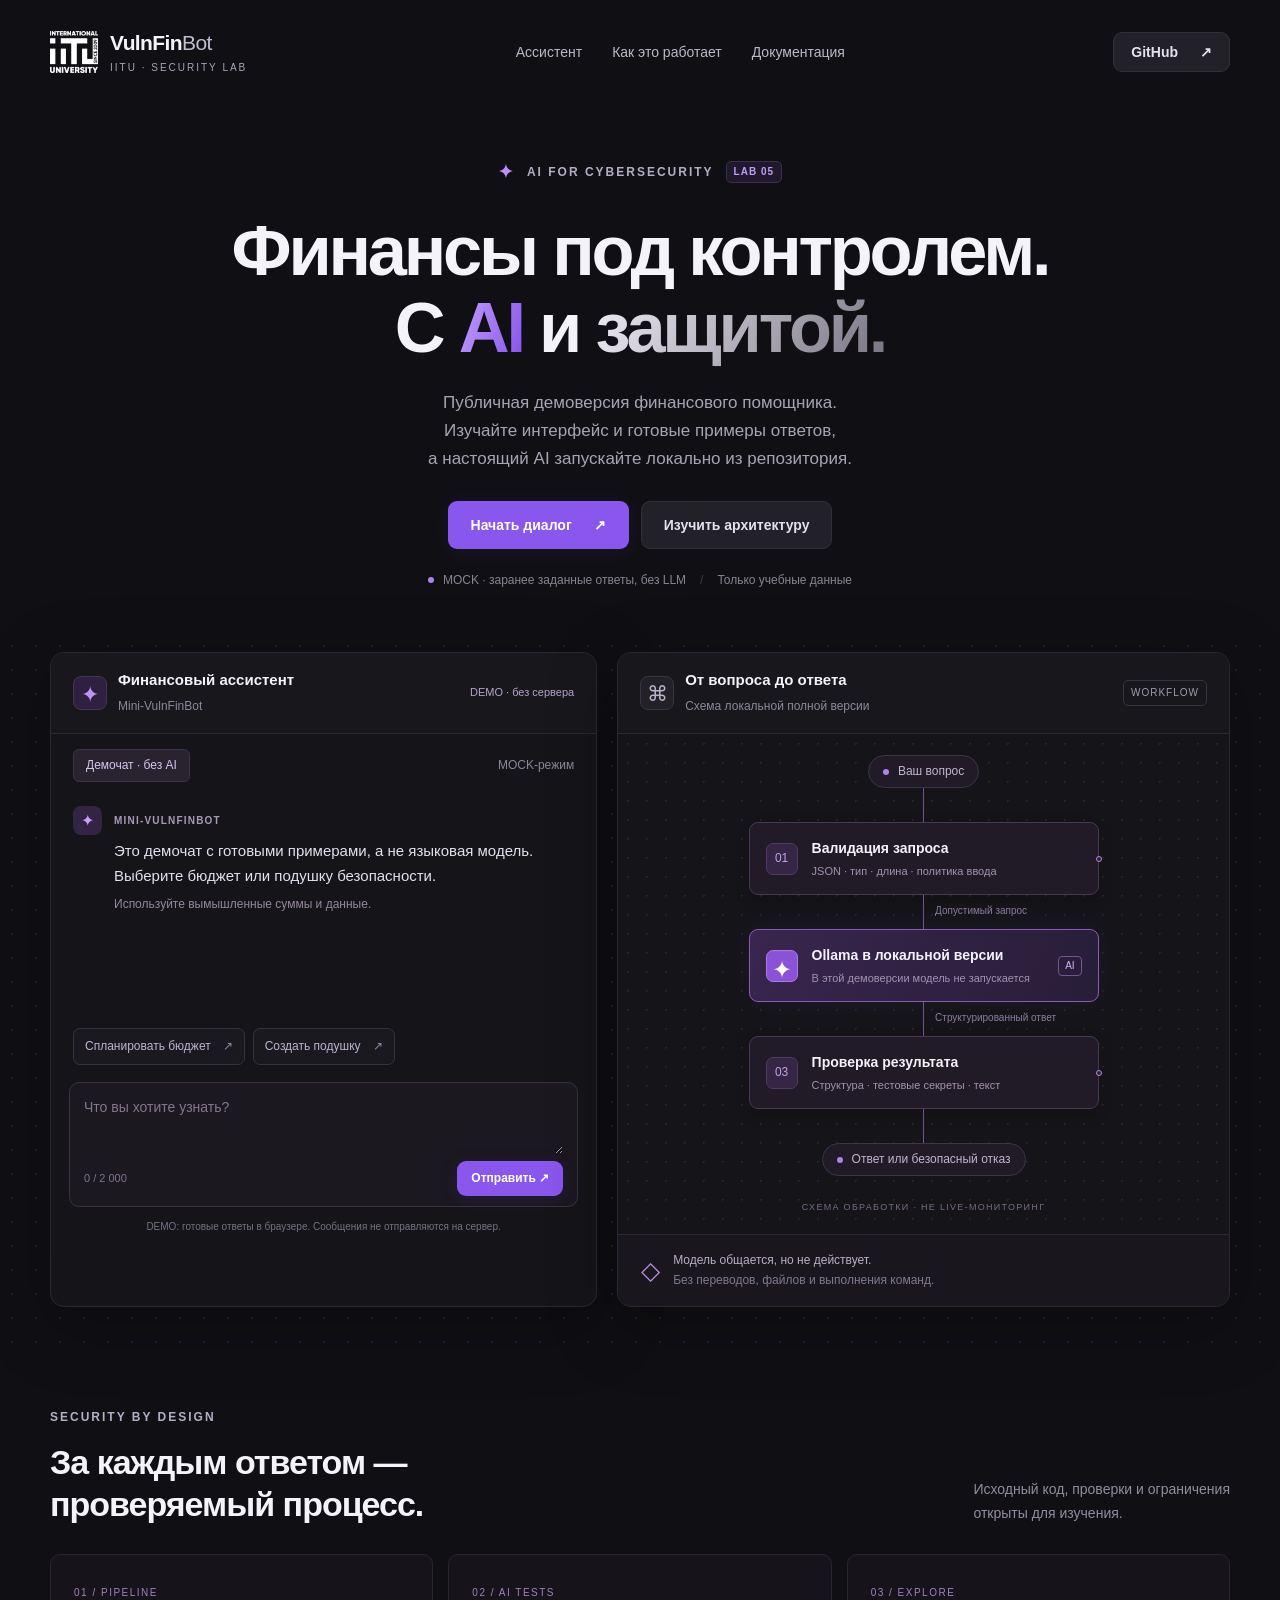
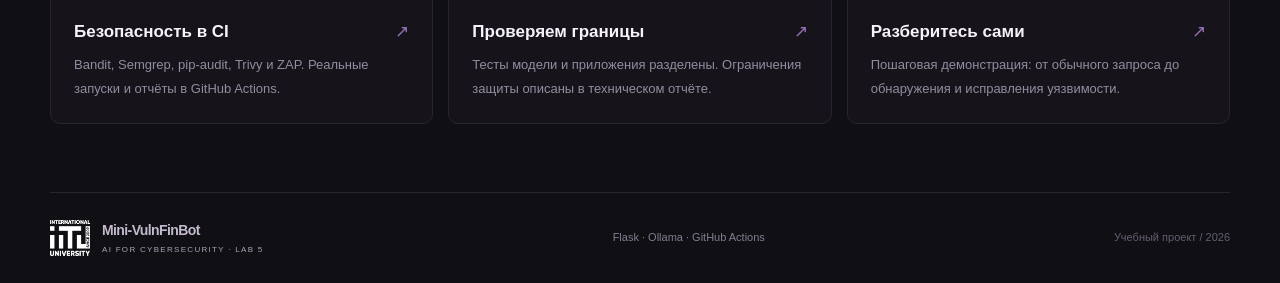
==== docs/index.html @ f2645a07 "Prepare GitHub Pages public demo with explicit browser-only canned chat" ====
<!doctype html>
<html lang="ru">
<head><meta charset="utf-8"><meta name="viewport" content="width=device-width,initial-scale=1"><meta name="theme-color" content="#101014"><title>Mini-VulnFinBot · IITU Security Lab</title><link rel="stylesheet" href="./static/style.css"><script src="./static/app.js" defer></script></head>
<body>
<header class="header shell"><a class="brand" href="./" aria-label="Mini-VulnFinBot — главная"><img src="./static/iitu-white.png" alt="IITU" width="48" height="44"><span>VulnFin<span class="brand-light">Bot</span><small>IITU · SECURITY LAB</small></span></a><nav aria-label="Основная навигация"><a href="#chat">Ассистент</a><a href="#architecture">Как это работает</a><a href="https://github.com/MisterCapybara24/vulnfinbot-secure-pipeline/blob/main/docs/technical-report.md">Документация</a></nav><a class="button secondary header-link" href="https://github.com/MisterCapybara24/vulnfinbot-secure-pipeline">GitHub <span aria-hidden="true">↗</span></a></header>
<main>
<section class="hero shell"><div class="eyebrow"><span class="spark">✦</span> AI FOR CYBERSECURITY <span class="pill">LAB 05</span></div><h1>Финансы под контролем.<br>С <span class="gradient">AI</span> и <span class="silver">защитой.</span></h1><p>Публичная демоверсия финансового помощника.<br>Изучайте интерфейс и готовые примеры ответов,<br class="desktop-break"> а настоящий AI запускайте локально из репозитория.</p><div class="hero-actions"><a class="button primary" href="#chat">Начать диалог <span aria-hidden="true">↗</span></a><a class="button secondary" href="#architecture">Изучить архитектуру</a></div><div class="hero-caption"><span class="live-dot"></span> MOCK · заранее заданные ответы, без LLM <span class="caption-divider">/</span> Только учебные данные</div></section>
<div class="demo-field"><div class="workspace shell">
<section id="chat" class="panel chat-card"><div class="panel-header"><div class="panel-title"><span class="app-icon">✦</span><div><h2>Финансовый ассистент</h2><span>Mini-VulnFinBot</span></div></div><span class="status" id="api-status">DEMO · без сервера</span></div><div class="chat-topic"><span class="topic-active">Демочат · без AI</span><span class="model-label">MOCK-режим</span></div><div id="messages" class="messages" role="log" aria-live="polite"><article class="message assistant"><div class="avatar">✦</div><div><span class="author">MINI-VULNFINBOT</span><p>Это демочат с готовыми примерами, а не языковая модель. Выберите бюджет или подушку безопасности.</p><small>Используйте вымышленные суммы и данные.</small></div></article></div><div class="suggestions"><button type="button" data-prompt="Как составить бюджет при доходе 300 000 тенге?">Спланировать бюджет <span>↗</span></button><button type="button" data-prompt="Как создать финансовую подушку безопасности?">Создать подушку <span>↗</span></button></div><form id="chat-form"><label class="sr-only" for="message">Ваш вопрос о бюджете</label><textarea id="message" rows="2" maxlength="2000" placeholder="Что вы хотите узнать?" required></textarea><div class="composer-bottom"><span><span id="count">0</span> / 2 000</span><button class="button primary" id="send" type="submit">Отправить ↗</button></div></form><p class="fine-print">DEMO: готовые ответы в браузере. Сообщения не отправляются на сервер.</p></section>
<section id="architecture" class="panel workflow-card"><div class="panel-header"><div class="panel-title"><span class="workflow-icon">⌘</span><div><h2>От вопроса до ответа</h2><span>Схема локальной полной версии</span></div></div><span class="outline-badge">WORKFLOW</span></div><div class="workflow-canvas"><div class="flow-start"><span class="node-dot"></span> Ваш вопрос</div><div class="connector"></div><div class="flow-node"><span class="node-icon">01</span><div><h3>Валидация запроса</h3><p>JSON · тип · длина · политика ввода</p></div><span class="node-port"></span></div><div class="connector"><span>Допустимый запрос</span></div><div class="flow-node model-node"><span class="node-icon">✦</span><div><h3>Ollama в локальной версии</h3><p>В этой демоверсии модель не запускается</p></div><span class="model-chip">AI</span></div><div class="connector"><span>Структурированный ответ</span></div><div class="flow-node"><span class="node-icon">03</span><div><h3>Проверка результата</h3><p>Структура · тестовые секреты · текст</p></div><span class="node-port"></span></div><div class="connector"></div><div class="flow-end"><span class="node-dot"></span> Ответ или безопасный отказ</div><div class="canvas-label">СХЕМА ОБРАБОТКИ · НЕ LIVE-МОНИТОРИНГ</div></div><div class="workflow-note"><span>◇</span><p>Модель общается, но не действует.<br><strong>Без переводов, файлов и выполнения команд.</strong></p></div></section>
</div></div>
<section class="details shell"><div class="section-heading"><div><span class="eyebrow">SECURITY BY DESIGN</span><h2>За каждым ответом —<br>проверяемый процесс.</h2></div><p>Исходный код, проверки и ограничения<br>открыты для изучения.</p></div><div class="feature-grid"><a class="feature" href="https://github.com/MisterCapybara24/vulnfinbot-secure-pipeline/actions"><span class="feature-number">01 / PIPELINE</span><h3>Безопасность в CI <span>↗</span></h3><p>Bandit, Semgrep, pip-audit, Trivy и ZAP. Реальные запуски и отчёты в GitHub Actions.</p></a><a class="feature" href="https://github.com/MisterCapybara24/vulnfinbot-secure-pipeline/blob/main/docs/technical-report.md"><span class="feature-number">02 / AI TESTS</span><h3>Проверяем границы <span>↗</span></h3><p>Тесты модели и приложения разделены. Ограничения защиты описаны в техническом отчёте.</p></a><a class="feature" href="https://github.com/MisterCapybara24/vulnfinbot-secure-pipeline/blob/main/docs/demo-guide.md"><span class="feature-number">03 / EXPLORE</span><h3>Разберитесь сами <span>↗</span></h3><p>Пошаговая демонстрация: от обычного запроса до обнаружения и исправления уязвимости.</p></a></div></section>
</main><footer class="shell"><a class="brand footer-brand" href="#"><img src="./static/iitu-white.png" alt="IITU" width="40" height="36"><span>Mini-VulnFinBot<small>AI FOR CYBERSECURITY · LAB 5</small></span></a><span>Flask · Ollama · GitHub Actions</span><span class="footer-note">Учебный проект / 2026</span></footer>
</body></html>
---- docs/static/style.css ----
:root{color-scheme:dark;--bg:#101014;--panel:#151519;--border:#2a2931;--muted:#a09cae;--text:#f5f3fa;--purple:#8c5cf6}*{box-sizing:border-box}html{scroll-behavior:smooth;scroll-padding-top:24px}body{margin:0;background:var(--bg);color:var(--text);font:16px/1.6 'Segoe UI',Arial,sans-serif}a{color:inherit;text-decoration:none}button,textarea{font:inherit}button,a,textarea{-webkit-tap-highlight-color:transparent}button{cursor:pointer}a:focus-visible,button:focus-visible,textarea:focus-visible{outline:2px solid #c5a7ff;outline-offset:5px}.shell{width:min(1180px,calc(100% - 64px));margin-inline:auto}.header{height:104px;display:flex;align-items:center;justify-content:space-between;gap:32px}.brand{display:flex;align-items:center;gap:12px;font-size:21px;font-weight:650;letter-spacing:-.6px;line-height:1.15}.brand img{object-fit:contain}.brand-light{font-weight:400;color:#c2bbd1}.brand small{display:block;font-size:10px;letter-spacing:2px;color:#aaa3b8;margin-top:7px;font-weight:500}.header nav{display:flex;gap:30px;color:#bcb7c9;font-size:14px}.header nav a:hover{color:white}.button{display:inline-flex;justify-content:center;align-items:center;gap:22px;min-height:48px;padding:11px 22px;border:1px solid transparent;border-radius:9px;font-size:14px;font-weight:600;transition:background .2s,transform .2s,box-shadow .2s}.button:hover{transform:translateY(-2px)}.primary{background:#8956ee;color:white;box-shadow:0 3px 20px #7b43e51a}.primary:hover{background:#9a6af6;box-shadow:0 4px 26px #7b43e533}.secondary{background:#222127;border-color:#302e37;color:#e5e1ed}.secondary:hover{background:#2e2b36}.header-link{min-height:40px;padding:8px 17px}.hero{text-align:center;padding-top:54px;padding-bottom:44px}.eyebrow{font-size:12px;font-weight:600;letter-spacing:2px;color:#b5adc6;display:flex;align-items:center;gap:12px}.hero .eyebrow{justify-content:center}.spark{font-size:18px;color:#b991ff}.pill{border:1px solid #3a304c;border-radius:5px;padding:2px 7px;font-size:10px;color:#be9df7;letter-spacing:1px;background:#21182e}h1{font-size:clamp(40px,5.5vw,72px);line-height:1.1;letter-spacing:-3.2px;font-weight:650;margin:25px 0 22px}.gradient{background:linear-gradient(110deg,#c5a0ff,#8552e8);background-clip:text;-webkit-text-fill-color:transparent}.silver{background:linear-gradient(120deg,#f0edf6,#777381);background-clip:text;-webkit-text-fill-color:transparent}.hero>p{font-size:17px;line-height:1.65;color:#a8a3b4;margin:0}.hero-actions{display:flex;gap:12px;justify-content:center;margin-top:28px}.hero-caption{display:flex;align-items:center;justify-content:center;gap:9px;color:#898391;font-size:12px;margin-top:22px}.live-dot,.node-dot{height:6px;width:6px;background:#aa83f0;border-radius:50%;display:inline-block;flex-shrink:0}.caption-divider{color:#433b4e;margin-inline:5px}.demo-field{background-image:radial-gradient(#5c4e6f44 .8px,transparent .8px);background-size:24px 24px;padding:18px 0 55px;position:relative}.workspace{display:grid;grid-template-columns:1fr 1.12fr;gap:20px;align-items:stretch}.panel{border:1px solid var(--border);border-radius:14px;background:var(--panel);box-shadow:0 18px 70px #0004;overflow:hidden;min-width:0;scroll-margin-top:22px}.panel-header{height:81px;border-bottom:1px solid var(--border);display:flex;align-items:center;justify-content:space-between;padding:18px 22px;gap:10px;background:#18171c}.panel-title{display:flex;align-items:center;gap:11px}.panel-title h2{margin:0;font-size:15px;font-weight:600}.panel-title>div>span{font-size:12px;color:#8e879c}.app-icon,.workflow-icon{width:34px;height:34px;display:grid;place-items:center;border:1px solid #463455;border-radius:8px;background:#30203f;color:#be94fc;font-size:22px}.workflow-icon{background:#232128;border-color:#393440;color:#bbb1ca;font-size:21px}.status{font-size:11px;color:#b6a4cb;white-space:nowrap}.chat-topic{display:flex;align-items:center;justify-content:space-between;padding:15px 22px 0;font-size:12px;color:#8c859a}.topic-active{background:#29232f;color:#d7c7ef;border:1px solid #3d314d;padding:6px 12px;border-radius:6px}.messages{height:246px;overflow-y:auto;padding:24px 22px;scrollbar-width:thin;scrollbar-color:#494051 transparent}.message{display:flex;gap:12px;margin-bottom:23px}.avatar{flex-shrink:0;display:grid;place-items:center;width:29px;height:29px;border-radius:8px;background:#332443;color:#c6a1ff;font-size:16px}.author{font-size:10px;font-weight:600;letter-spacing:1.2px;color:#a69ab8}.message p{font-size:15px;line-height:1.65;margin:7px 0;color:#e4deee;white-space:pre-wrap;overflow-wrap:anywhere}.message small{display:block;color:#93879f;font-size:12px;line-height:1.6}.user .avatar{background:#2a2b32;color:#bbb8c6;font-size:10px}.user p{color:#c1b9ce}.suggestions{display:flex;gap:8px;flex-wrap:wrap;padding:0 22px 17px}.suggestions button{display:flex;gap:12px;background:#1b1920;border:1px solid #36303f;border-radius:7px;padding:8px 11px;color:#bfb3cf;font-size:12px}.suggestions button:hover{border-color:#8c5cf6;color:#e2d1ff}.suggestions button span{color:#9582ac}form{border:1px solid #39313f;border-radius:10px;background:#1b1820;margin:0 18px;padding:13px 14px 10px}textarea{display:block;resize:vertical;min-height:58px;max-height:150px;width:100%;background:transparent;border:0;color:#f6f1ff;font-size:14px;line-height:1.6;padding:0}textarea::placeholder{color:#83778e}.composer-bottom{display:flex;align-items:center;justify-content:space-between;gap:12px;margin-top:7px}.composer-bottom>span{font-size:11px;color:#7f738c}.composer-bottom .button{min-height:35px;padding:6px 13px;font-size:12px}.button:disabled{opacity:.65;cursor:wait;transform:none}.fine-print{color:#776f83;font-size:10px;text-align:center;margin:12px 14px 17px}.outline-badge{font-size:10px;letter-spacing:1px;border:1px solid #38333e;border-radius:5px;padding:4px 7px;color:#a29aaF}.workflow-canvas{background:radial-gradient(#5f536744 1px,transparent 1px);background-size:19px 19px;position:relative;padding:21px 50px 19px;display:flex;align-items:center;flex-direction:column}.flow-start,.flow-end{border:1px solid #3c3447;background:#201b27;border-radius:30px;padding:6px 14px;display:flex;align-items:center;gap:9px;font-size:12px;color:#c1b6ce}.connector{width:1px;height:34px;background:#765098;position:relative;flex-shrink:0}.connector span{position:absolute;white-space:nowrap;left:12px;top:8px;color:#8d7b9e;font-size:10px;background:#151519}.flow-node{display:flex;align-items:center;gap:14px;border:1px solid #493852;background:#211b28;border-radius:9px;width:100%;max-width:350px;padding:14px 16px;position:relative;box-shadow:0 6px 16px #0002}.node-icon{width:32px;height:32px;border:1px solid #4f3a62;border-radius:7px;display:grid;place-items:center;background:#362544;font-size:12px;color:#c5a3e7;flex-shrink:0}.flow-node h3{margin:0;font-size:14px;font-weight:600}.flow-node p{margin:3px 0 0;font-size:11px;color:#a292af}.node-port{width:6px;height:6px;border-radius:50%;border:1px solid #b58bd3;background:#2b2037;position:absolute;right:-4px}.model-node{background:linear-gradient(110deg,#39254e,#281e38);border-color:#8b5ab7;box-shadow:0 0 30px #8d4ddf12}.model-node .node-icon{background:#8b52d8;border-color:#aa7ae6;color:white;font-size:24px}.model-chip{margin-left:auto;border:1px solid #775196;padding:1px 6px;border-radius:4px;color:#d5b1fb;font-size:10px}.canvas-label{font-size:9px;letter-spacing:1.3px;color:#796a87;margin-top:24px}.workflow-note{border-top:1px solid var(--border);display:flex;gap:13px;padding:15px 23px;align-items:center;background:#19161e}.workflow-note>span{font-size:25px;color:#b68cde}.workflow-note p{margin:0;color:#b9aec4;font-size:12px;line-height:1.7}.workflow-note strong{font-weight:400;color:#83778f}.details{padding-top:46px;padding-bottom:68px}.section-heading{display:flex;align-items:end;justify-content:space-between;gap:24px;margin-bottom:28px}.section-heading h2{font-size:34px;line-height:1.25;letter-spacing:-1px;font-weight:550;margin:14px 0 0}.section-heading>p{color:#938b9f;font-size:14px;line-height:1.7;margin:0}.feature-grid{display:grid;grid-template-columns:repeat(3,1fr);gap:15px}.feature{border:1px solid #29252f;border-radius:10px;background:#16131b;padding:23px;transition:border-color .2s,background .2s}.feature:hover{border-color:#6b4c87;background:#1b1523}.feature-number{font-size:10px;color:#a082bd;letter-spacing:1.5px}.feature h3{font-size:17px;margin:15px 0 8px;font-weight:550;display:flex;justify-content:space-between;gap:8px}.feature h3 span{color:#9670b6}.feature p{color:#958b9f;font-size:13px;line-height:1.8;margin:0}footer{border-top:1px solid #29252f;padding-block:27px;display:flex;align-items:center;justify-content:space-between;gap:20px;color:#857c91;font-size:11px}.footer-brand{color:#c3b9ce;font-size:14px}.footer-brand small{font-size:8px;letter-spacing:1.3px}.footer-note{color:#655c70}.sr-only{position:absolute;width:1px;height:1px;padding:0;margin:-1px;overflow:hidden;clip:rect(0,0,0,0);white-space:nowrap;border:0}@media(min-width:1500px){.hero{padding-top:76px;padding-bottom:55px}}@media(max-width:1000px){.header nav{gap:18px}.shell{width:calc(100% - 40px)}h1{font-size:58px}.workspace{grid-template-columns:1fr 1fr;gap:14px}.panel-header{padding-inline:16px}.workflow-canvas{padding-inline:24px}.status{font-size:10px}.model-label{display:none}.outline-badge{display:none}.feature{padding:18px}.hero{padding-top:38px}}@media(max-width:760px){.shell{width:calc(100% - 32px)}.header{height:86px;gap:12px}.brand{font-size:18px}.brand small{font-size:8px}.brand img{width:37px;height:37px}.header nav{display:none}.header-link{font-size:12px;min-height:36px;padding:7px 12px}.hero{padding-top:32px;padding-bottom:27px}.hero .eyebrow{font-size:10px;letter-spacing:1.2px}h1{font-size:clamp(33px,7.8vw,54px);letter-spacing:-1.6px;line-height:1.15;margin-top:22px}.hero>p{font-size:14px}.hero-actions{gap:9px;margin-top:24px}.hero-actions .button{font-size:12px;padding-inline:14px;gap:12px}.hero-caption{flex-wrap:wrap;font-size:10px;gap:7px}.workspace{grid-template-columns:1fr;gap:20px}.demo-field{padding-bottom:22px}.messages{height:240px}.workflow-canvas{padding-inline:40px}.panel-title h2{font-size:14px}.status{font-size:11px}.outline-badge{display:block}.section-heading{display:block}.section-heading h2{font-size:29px}.section-heading>p{margin-top:20px}.feature-grid{grid-template-columns:1fr}.feature{padding:22px}.feature p{font-size:14px}.details{padding-top:32px;padding-bottom:35px}footer{flex-wrap:wrap;justify-content:space-between;gap:18px}.footer-note{display:none}}@media(prefers-reduced-motion:reduce){html{scroll-behavior:auto}*{transition:none!important}}
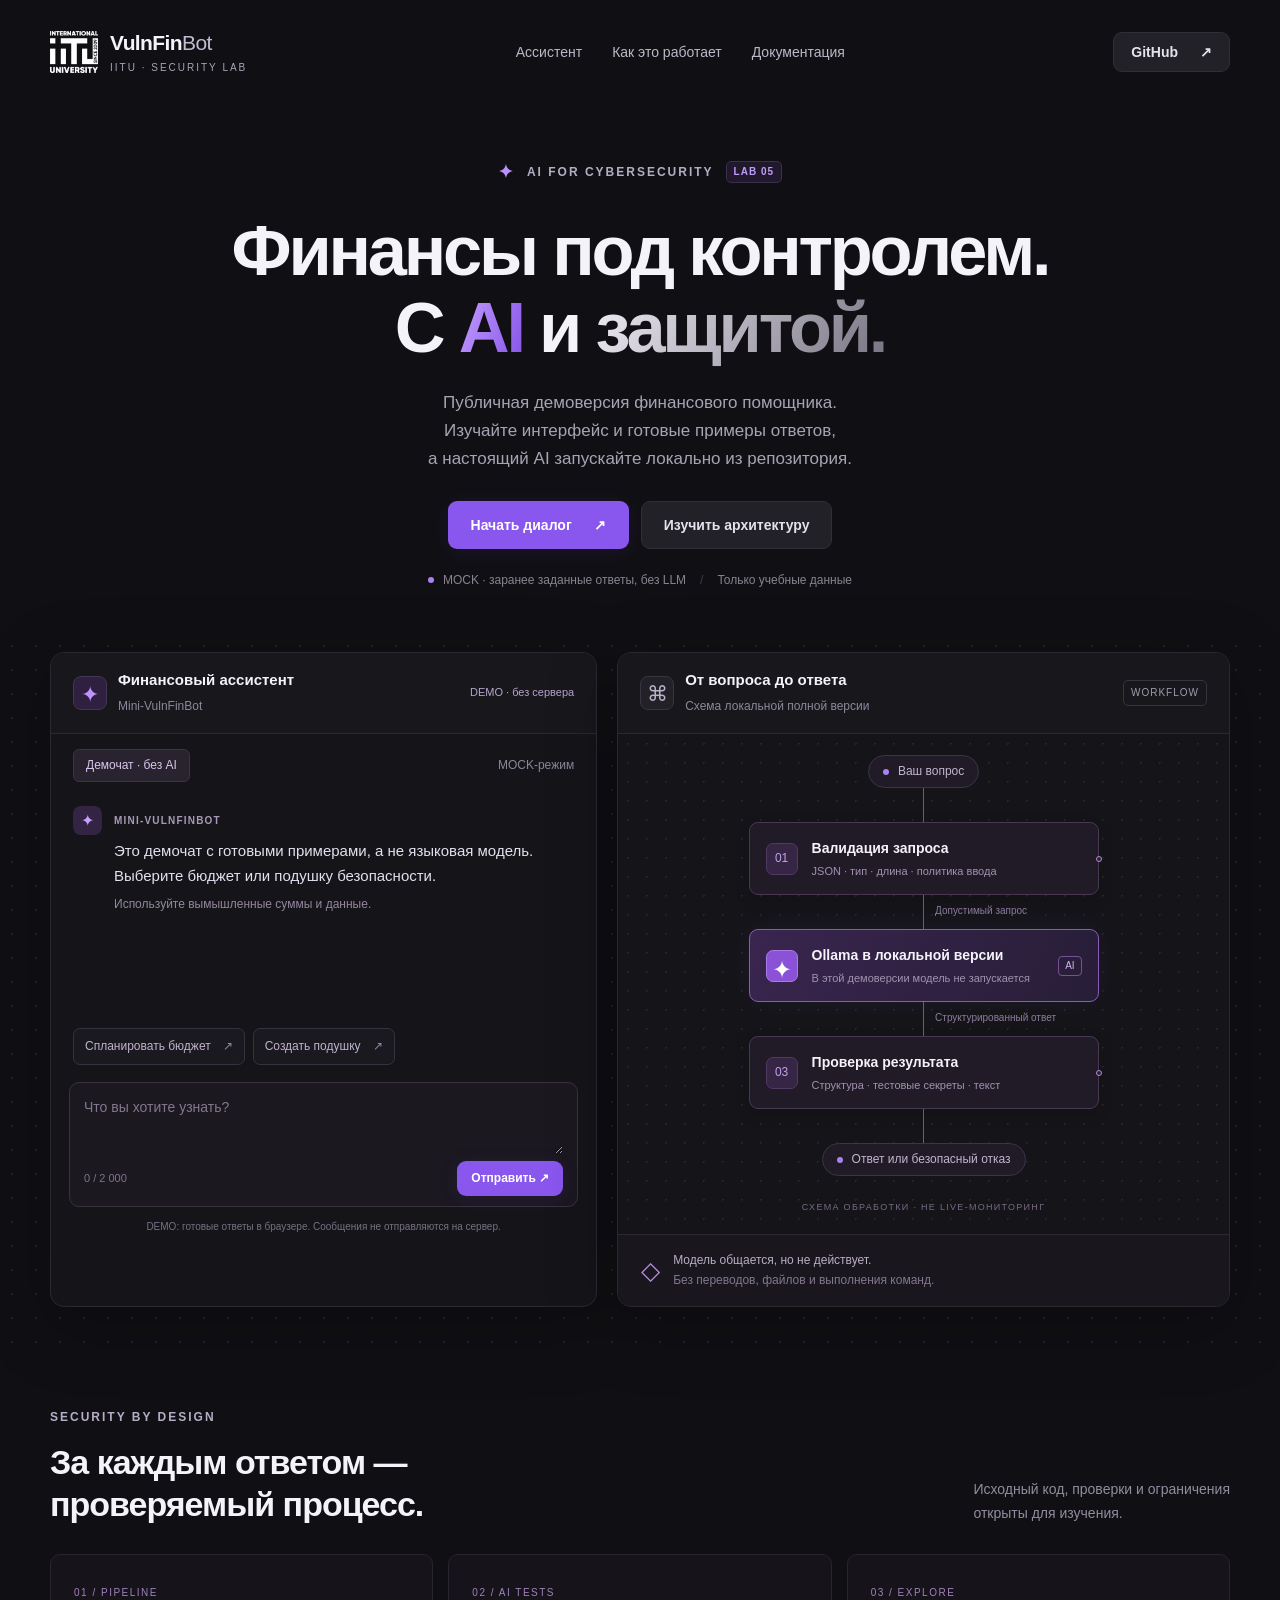
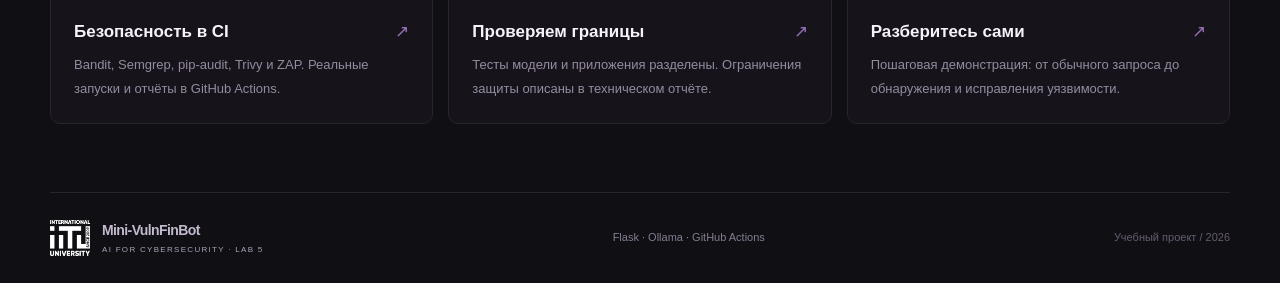
==== commit 601ebaed: "Add subtle falling stars with responsive and reduced-motion support" ====
--- a/docs/index.html
+++ b/docs/index.html
@@ -2,6 +2,7 @@
 <html lang="ru">
 <head><meta charset="utf-8"><meta name="viewport" content="width=device-width,initial-scale=1"><meta name="theme-color" content="#101014"><title>Mini-VulnFinBot · IITU Security Lab</title><link rel="stylesheet" href="./static/style.css"><script src="./static/app.js" defer></script></head>
 <body>
+<div class="starfall" aria-hidden="true"><i></i><i></i><i></i><i></i><i></i><i></i></div>
 <header class="header shell"><a class="brand" href="./" aria-label="Mini-VulnFinBot — главная"><img src="./static/iitu-white.png" alt="IITU" width="48" height="44"><span>VulnFin<span class="brand-light">Bot</span><small>IITU · SECURITY LAB</small></span></a><nav aria-label="Основная навигация"><a href="#chat">Ассистент</a><a href="#architecture">Как это работает</a><a href="https://github.com/MisterCapybara24/vulnfinbot-secure-pipeline/blob/main/docs/technical-report.md">Документация</a></nav><a class="button secondary header-link" href="https://github.com/MisterCapybara24/vulnfinbot-secure-pipeline">GitHub <span aria-hidden="true">↗</span></a></header>
 <main>
 <section class="hero shell"><div class="eyebrow"><span class="spark">✦</span> AI FOR CYBERSECURITY <span class="pill">LAB 05</span></div><h1>Финансы под контролем.<br>С <span class="gradient">AI</span> и <span class="silver">защитой.</span></h1><p>Публичная демоверсия финансового помощника.<br>Изучайте интерфейс и готовые примеры ответов,<br class="desktop-break"> а настоящий AI запускайте локально из репозитория.</p><div class="hero-actions"><a class="button primary" href="#chat">Начать диалог <span aria-hidden="true">↗</span></a><a class="button secondary" href="#architecture">Изучить архитектуру</a></div><div class="hero-caption"><span class="live-dot"></span> MOCK · заранее заданные ответы, без LLM <span class="caption-divider">/</span> Только учебные данные</div></section>
--- a/docs/static/style.css
+++ b/docs/static/style.css
@@ -1 +1,16 @@
 :root{color-scheme:dark;--bg:#101014;--panel:#151519;--border:#2a2931;--muted:#a09cae;--text:#f5f3fa;--purple:#8c5cf6}*{box-sizing:border-box}html{scroll-behavior:smooth;scroll-padding-top:24px}body{margin:0;background:var(--bg);color:var(--text);font:16px/1.6 'Segoe UI',Arial,sans-serif}a{color:inherit;text-decoration:none}button,textarea{font:inherit}button,a,textarea{-webkit-tap-highlight-color:transparent}button{cursor:pointer}a:focus-visible,button:focus-visible,textarea:focus-visible{outline:2px solid #c5a7ff;outline-offset:5px}.shell{width:min(1180px,calc(100% - 64px));margin-inline:auto}.header{height:104px;display:flex;align-items:center;justify-content:space-between;gap:32px}.brand{display:flex;align-items:center;gap:12px;font-size:21px;font-weight:650;letter-spacing:-.6px;line-height:1.15}.brand img{object-fit:contain}.brand-light{font-weight:400;color:#c2bbd1}.brand small{display:block;font-size:10px;letter-spacing:2px;color:#aaa3b8;margin-top:7px;font-weight:500}.header nav{display:flex;gap:30px;color:#bcb7c9;font-size:14px}.header nav a:hover{color:white}.button{display:inline-flex;justify-content:center;align-items:center;gap:22px;min-height:48px;padding:11px 22px;border:1px solid transparent;border-radius:9px;font-size:14px;font-weight:600;transition:background .2s,transform .2s,box-shadow .2s}.button:hover{transform:translateY(-2px)}.primary{background:#8956ee;color:white;box-shadow:0 3px 20px #7b43e51a}.primary:hover{background:#9a6af6;box-shadow:0 4px 26px #7b43e533}.secondary{background:#222127;border-color:#302e37;color:#e5e1ed}.secondary:hover{background:#2e2b36}.header-link{min-height:40px;padding:8px 17px}.hero{text-align:center;padding-top:54px;padding-bottom:44px}.eyebrow{font-size:12px;font-weight:600;letter-spacing:2px;color:#b5adc6;display:flex;align-items:center;gap:12px}.hero .eyebrow{justify-content:center}.spark{font-size:18px;color:#b991ff}.pill{border:1px solid #3a304c;border-radius:5px;padding:2px 7px;font-size:10px;color:#be9df7;letter-spacing:1px;background:#21182e}h1{font-size:clamp(40px,5.5vw,72px);line-height:1.1;letter-spacing:-3.2px;font-weight:650;margin:25px 0 22px}.gradient{background:linear-gradient(110deg,#c5a0ff,#8552e8);background-clip:text;-webkit-text-fill-color:transparent}.silver{background:linear-gradient(120deg,#f0edf6,#777381);background-clip:text;-webkit-text-fill-color:transparent}.hero>p{font-size:17px;line-height:1.65;color:#a8a3b4;margin:0}.hero-actions{display:flex;gap:12px;justify-content:center;margin-top:28px}.hero-caption{display:flex;align-items:center;justify-content:center;gap:9px;color:#898391;font-size:12px;margin-top:22px}.live-dot,.node-dot{height:6px;width:6px;background:#aa83f0;border-radius:50%;display:inline-block;flex-shrink:0}.caption-divider{color:#433b4e;margin-inline:5px}.demo-field{background-image:radial-gradient(#5c4e6f44 .8px,transparent .8px);background-size:24px 24px;padding:18px 0 55px;position:relative}.workspace{display:grid;grid-template-columns:1fr 1.12fr;gap:20px;align-items:stretch}.panel{border:1px solid var(--border);border-radius:14px;background:var(--panel);box-shadow:0 18px 70px #0004;overflow:hidden;min-width:0;scroll-margin-top:22px}.panel-header{height:81px;border-bottom:1px solid var(--border);display:flex;align-items:center;justify-content:space-between;padding:18px 22px;gap:10px;background:#18171c}.panel-title{display:flex;align-items:center;gap:11px}.panel-title h2{margin:0;font-size:15px;font-weight:600}.panel-title>div>span{font-size:12px;color:#8e879c}.app-icon,.workflow-icon{width:34px;height:34px;display:grid;place-items:center;border:1px solid #463455;border-radius:8px;background:#30203f;color:#be94fc;font-size:22px}.workflow-icon{background:#232128;border-color:#393440;color:#bbb1ca;font-size:21px}.status{font-size:11px;color:#b6a4cb;white-space:nowrap}.chat-topic{display:flex;align-items:center;justify-content:space-between;padding:15px 22px 0;font-size:12px;color:#8c859a}.topic-active{background:#29232f;color:#d7c7ef;border:1px solid #3d314d;padding:6px 12px;border-radius:6px}.messages{height:246px;overflow-y:auto;padding:24px 22px;scrollbar-width:thin;scrollbar-color:#494051 transparent}.message{display:flex;gap:12px;margin-bottom:23px}.avatar{flex-shrink:0;display:grid;place-items:center;width:29px;height:29px;border-radius:8px;background:#332443;color:#c6a1ff;font-size:16px}.author{font-size:10px;font-weight:600;letter-spacing:1.2px;color:#a69ab8}.message p{font-size:15px;line-height:1.65;margin:7px 0;color:#e4deee;white-space:pre-wrap;overflow-wrap:anywhere}.message small{display:block;color:#93879f;font-size:12px;line-height:1.6}.user .avatar{background:#2a2b32;color:#bbb8c6;font-size:10px}.user p{color:#c1b9ce}.suggestions{display:flex;gap:8px;flex-wrap:wrap;padding:0 22px 17px}.suggestions button{display:flex;gap:12px;background:#1b1920;border:1px solid #36303f;border-radius:7px;padding:8px 11px;color:#bfb3cf;font-size:12px}.suggestions button:hover{border-color:#8c5cf6;color:#e2d1ff}.suggestions button span{color:#9582ac}form{border:1px solid #39313f;border-radius:10px;background:#1b1820;margin:0 18px;padding:13px 14px 10px}textarea{display:block;resize:vertical;min-height:58px;max-height:150px;width:100%;background:transparent;border:0;color:#f6f1ff;font-size:14px;line-height:1.6;padding:0}textarea::placeholder{color:#83778e}.composer-bottom{display:flex;align-items:center;justify-content:space-between;gap:12px;margin-top:7px}.composer-bottom>span{font-size:11px;color:#7f738c}.composer-bottom .button{min-height:35px;padding:6px 13px;font-size:12px}.button:disabled{opacity:.65;cursor:wait;transform:none}.fine-print{color:#776f83;font-size:10px;text-align:center;margin:12px 14px 17px}.outline-badge{font-size:10px;letter-spacing:1px;border:1px solid #38333e;border-radius:5px;padding:4px 7px;color:#a29aaF}.workflow-canvas{background:radial-gradient(#5f536744 1px,transparent 1px);background-size:19px 19px;position:relative;padding:21px 50px 19px;display:flex;align-items:center;flex-direction:column}.flow-start,.flow-end{border:1px solid #3c3447;background:#201b27;border-radius:30px;padding:6px 14px;display:flex;align-items:center;gap:9px;font-size:12px;color:#c1b6ce}.connector{width:1px;height:34px;background:#765098;position:relative;flex-shrink:0}.connector span{position:absolute;white-space:nowrap;left:12px;top:8px;color:#8d7b9e;font-size:10px;background:#151519}.flow-node{display:flex;align-items:center;gap:14px;border:1px solid #493852;background:#211b28;border-radius:9px;width:100%;max-width:350px;padding:14px 16px;position:relative;box-shadow:0 6px 16px #0002}.node-icon{width:32px;height:32px;border:1px solid #4f3a62;border-radius:7px;display:grid;place-items:center;background:#362544;font-size:12px;color:#c5a3e7;flex-shrink:0}.flow-node h3{margin:0;font-size:14px;font-weight:600}.flow-node p{margin:3px 0 0;font-size:11px;color:#a292af}.node-port{width:6px;height:6px;border-radius:50%;border:1px solid #b58bd3;background:#2b2037;position:absolute;right:-4px}.model-node{background:linear-gradient(110deg,#39254e,#281e38);border-color:#8b5ab7;box-shadow:0 0 30px #8d4ddf12}.model-node .node-icon{background:#8b52d8;border-color:#aa7ae6;color:white;font-size:24px}.model-chip{margin-left:auto;border:1px solid #775196;padding:1px 6px;border-radius:4px;color:#d5b1fb;font-size:10px}.canvas-label{font-size:9px;letter-spacing:1.3px;color:#796a87;margin-top:24px}.workflow-note{border-top:1px solid var(--border);display:flex;gap:13px;padding:15px 23px;align-items:center;background:#19161e}.workflow-note>span{font-size:25px;color:#b68cde}.workflow-note p{margin:0;color:#b9aec4;font-size:12px;line-height:1.7}.workflow-note strong{font-weight:400;color:#83778f}.details{padding-top:46px;padding-bottom:68px}.section-heading{display:flex;align-items:end;justify-content:space-between;gap:24px;margin-bottom:28px}.section-heading h2{font-size:34px;line-height:1.25;letter-spacing:-1px;font-weight:550;margin:14px 0 0}.section-heading>p{color:#938b9f;font-size:14px;line-height:1.7;margin:0}.feature-grid{display:grid;grid-template-columns:repeat(3,1fr);gap:15px}.feature{border:1px solid #29252f;border-radius:10px;background:#16131b;padding:23px;transition:border-color .2s,background .2s}.feature:hover{border-color:#6b4c87;background:#1b1523}.feature-number{font-size:10px;color:#a082bd;letter-spacing:1.5px}.feature h3{font-size:17px;margin:15px 0 8px;font-weight:550;display:flex;justify-content:space-between;gap:8px}.feature h3 span{color:#9670b6}.feature p{color:#958b9f;font-size:13px;line-height:1.8;margin:0}footer{border-top:1px solid #29252f;padding-block:27px;display:flex;align-items:center;justify-content:space-between;gap:20px;color:#857c91;font-size:11px}.footer-brand{color:#c3b9ce;font-size:14px}.footer-brand small{font-size:8px;letter-spacing:1.3px}.footer-note{color:#655c70}.sr-only{position:absolute;width:1px;height:1px;padding:0;margin:-1px;overflow:hidden;clip:rect(0,0,0,0);white-space:nowrap;border:0}@media(min-width:1500px){.hero{padding-top:76px;padding-bottom:55px}}@media(max-width:1000px){.header nav{gap:18px}.shell{width:calc(100% - 40px)}h1{font-size:58px}.workspace{grid-template-columns:1fr 1fr;gap:14px}.panel-header{padding-inline:16px}.workflow-canvas{padding-inline:24px}.status{font-size:10px}.model-label{display:none}.outline-badge{display:none}.feature{padding:18px}.hero{padding-top:38px}}@media(max-width:760px){.shell{width:calc(100% - 32px)}.header{height:86px;gap:12px}.brand{font-size:18px}.brand small{font-size:8px}.brand img{width:37px;height:37px}.header nav{display:none}.header-link{font-size:12px;min-height:36px;padding:7px 12px}.hero{padding-top:32px;padding-bottom:27px}.hero .eyebrow{font-size:10px;letter-spacing:1.2px}h1{font-size:clamp(33px,7.8vw,54px);letter-spacing:-1.6px;line-height:1.15;margin-top:22px}.hero>p{font-size:14px}.hero-actions{gap:9px;margin-top:24px}.hero-actions .button{font-size:12px;padding-inline:14px;gap:12px}.hero-caption{flex-wrap:wrap;font-size:10px;gap:7px}.workspace{grid-template-columns:1fr;gap:20px}.demo-field{padding-bottom:22px}.messages{height:240px}.workflow-canvas{padding-inline:40px}.panel-title h2{font-size:14px}.status{font-size:11px}.outline-badge{display:block}.section-heading{display:block}.section-heading h2{font-size:29px}.section-heading>p{margin-top:20px}.feature-grid{grid-template-columns:1fr}.feature{padding:22px}.feature p{font-size:14px}.details{padding-top:32px;padding-bottom:35px}footer{flex-wrap:wrap;justify-content:space-between;gap:18px}.footer-note{display:none}}@media(prefers-reduced-motion:reduce){html{scroll-behavior:auto}*{transition:none!important}}
+
+/* Quiet meteor trails: decorative, compositor-only, and never intercept input. */
+body{isolation:isolate}
+.header,main,footer{position:relative;z-index:1}
+.starfall{position:fixed;inset:0;z-index:0;overflow:hidden;pointer-events:none;contain:strict}
+.starfall i{position:absolute;display:block;left:8%;top:6%;width:130px;height:1px;opacity:0;background:linear-gradient(90deg,transparent,rgba(182,151,238,.2) 45%,rgba(229,216,255,.8));border-radius:100%;transform:rotate(34deg);animation:meteor-drift 13s linear infinite;animation-delay:-1s}
+.starfall i::after{content:"";position:absolute;right:0;top:-1px;width:3px;height:3px;border-radius:50%;background:#e3d1ff;box-shadow:0 0 7px 1px #ba90ff66}
+.starfall i:nth-child(2){left:57%;top:3%;width:100px;animation-delay:-5s;animation-duration:17s}
+.starfall i:nth-child(3){left:28%;top:43%;width:90px;animation-delay:-9s;animation-duration:19s}
+.starfall i:nth-child(4){left:76%;top:31%;width:115px;animation-delay:-14s;animation-duration:23s}
+.starfall i:nth-child(5){left:-10%;top:65%;width:110px;animation-delay:-7s;animation-duration:21s}
+.starfall i:nth-child(6){left:48%;top:77%;width:75px;animation-delay:-18s;animation-duration:29s}
+@keyframes meteor-drift{0%{opacity:0;transform:translate3d(-70px,-47px,0) rotate(34deg)}3%{opacity:.48}14%{opacity:.32}20%,100%{opacity:0;transform:translate3d(340px,230px,0) rotate(34deg)}}
+@media(max-width:760px){.starfall i{width:80px}.starfall i:nth-child(n+4){display:none}}
+@media(prefers-reduced-motion:reduce){.starfall{display:none}.starfall i{animation:none}}
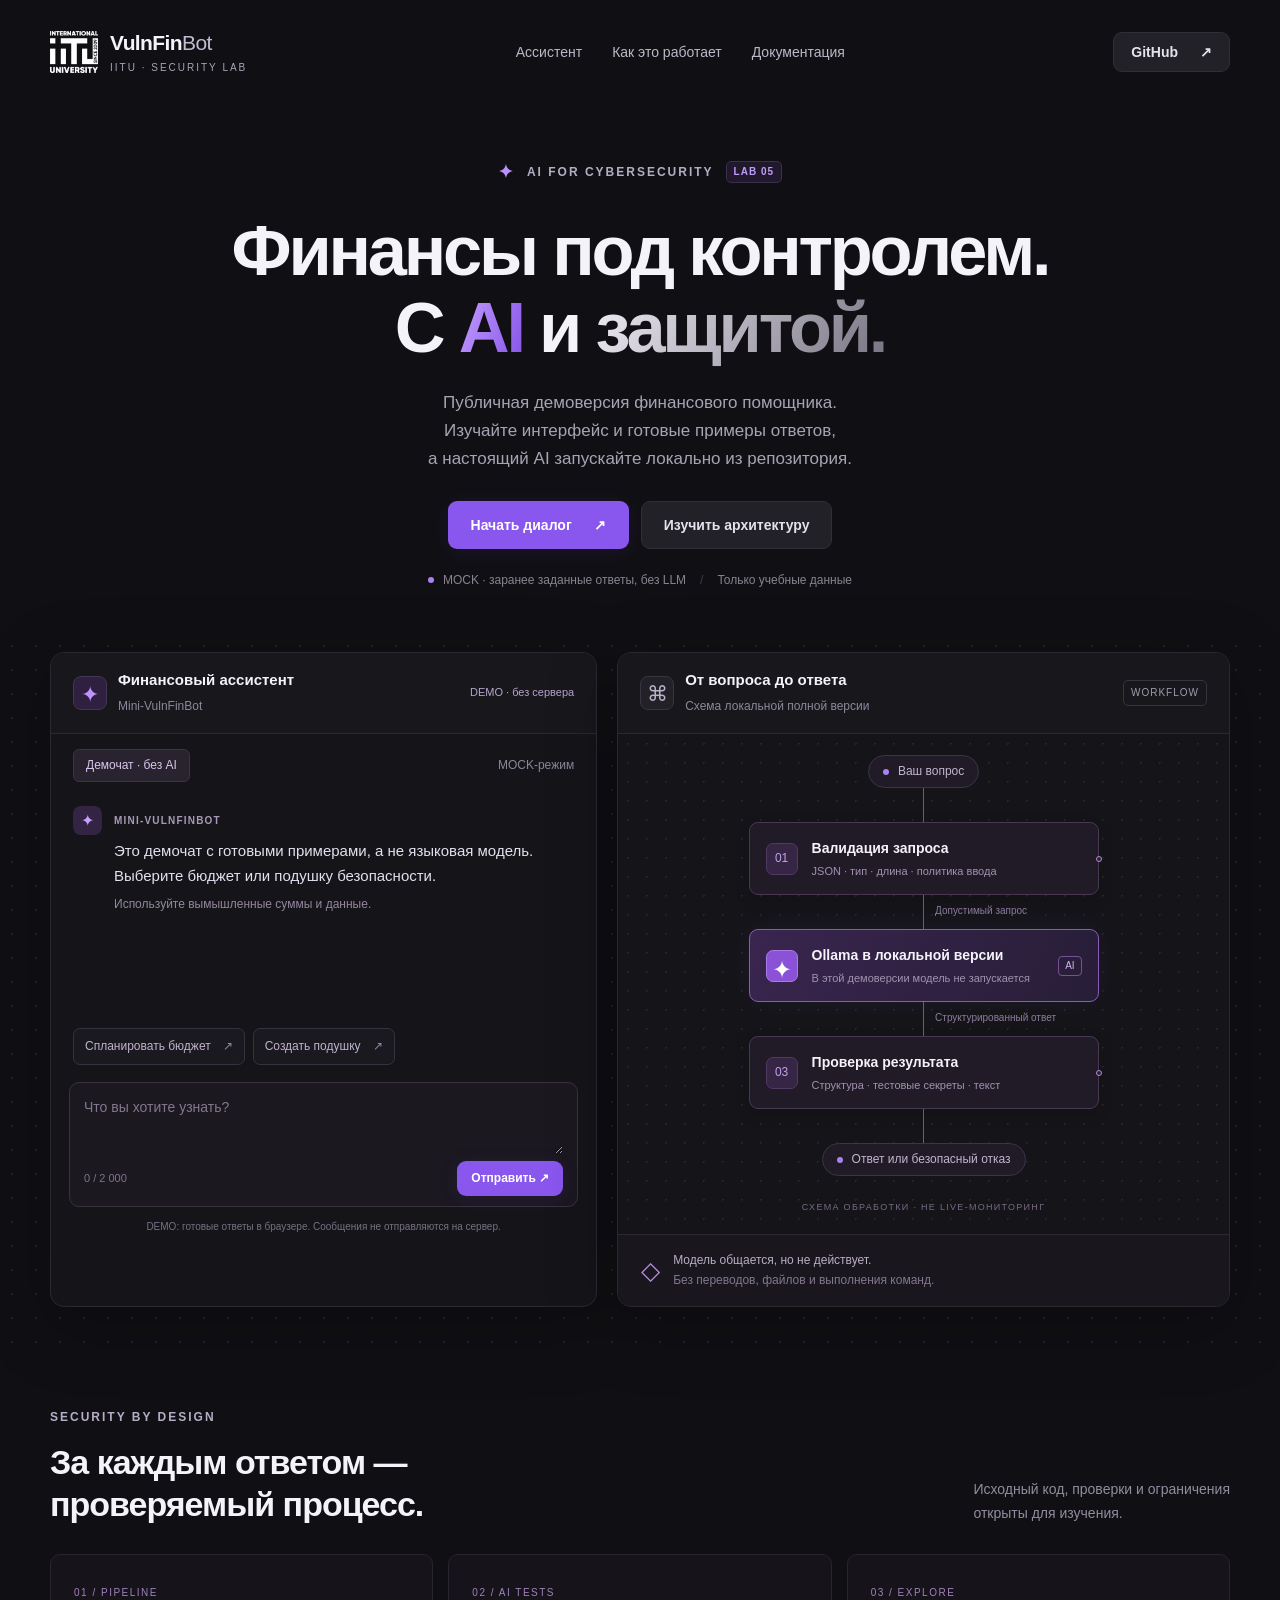
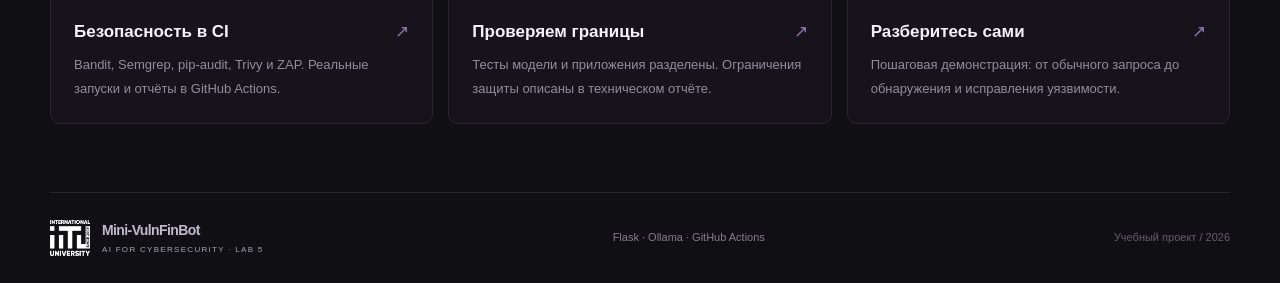
==== commit 5c59ea5f: "Refresh cached stylesheet for star animation" ====
--- a/docs/index.html
+++ b/docs/index.html
@@ -1,6 +1,6 @@
 <!doctype html>
 <html lang="ru">
-<head><meta charset="utf-8"><meta name="viewport" content="width=device-width,initial-scale=1"><meta name="theme-color" content="#101014"><title>Mini-VulnFinBot · IITU Security Lab</title><link rel="stylesheet" href="./static/style.css"><script src="./static/app.js" defer></script></head>
+<head><meta charset="utf-8"><meta name="viewport" content="width=device-width,initial-scale=1"><meta name="theme-color" content="#101014"><title>Mini-VulnFinBot · IITU Security Lab</title><link rel="stylesheet" href="./static/style.css?v=stars-1"><script src="./static/app.js" defer></script></head>
 <body>
 <div class="starfall" aria-hidden="true"><i></i><i></i><i></i><i></i><i></i><i></i></div>
 <header class="header shell"><a class="brand" href="./" aria-label="Mini-VulnFinBot — главная"><img src="./static/iitu-white.png" alt="IITU" width="48" height="44"><span>VulnFin<span class="brand-light">Bot</span><small>IITU · SECURITY LAB</small></span></a><nav aria-label="Основная навигация"><a href="#chat">Ассистент</a><a href="#architecture">Как это работает</a><a href="https://github.com/MisterCapybara24/vulnfinbot-secure-pipeline/blob/main/docs/technical-report.md">Документация</a></nav><a class="button secondary header-link" href="https://github.com/MisterCapybara24/vulnfinbot-secure-pipeline">GitHub <span aria-hidden="true">↗</span></a></header>
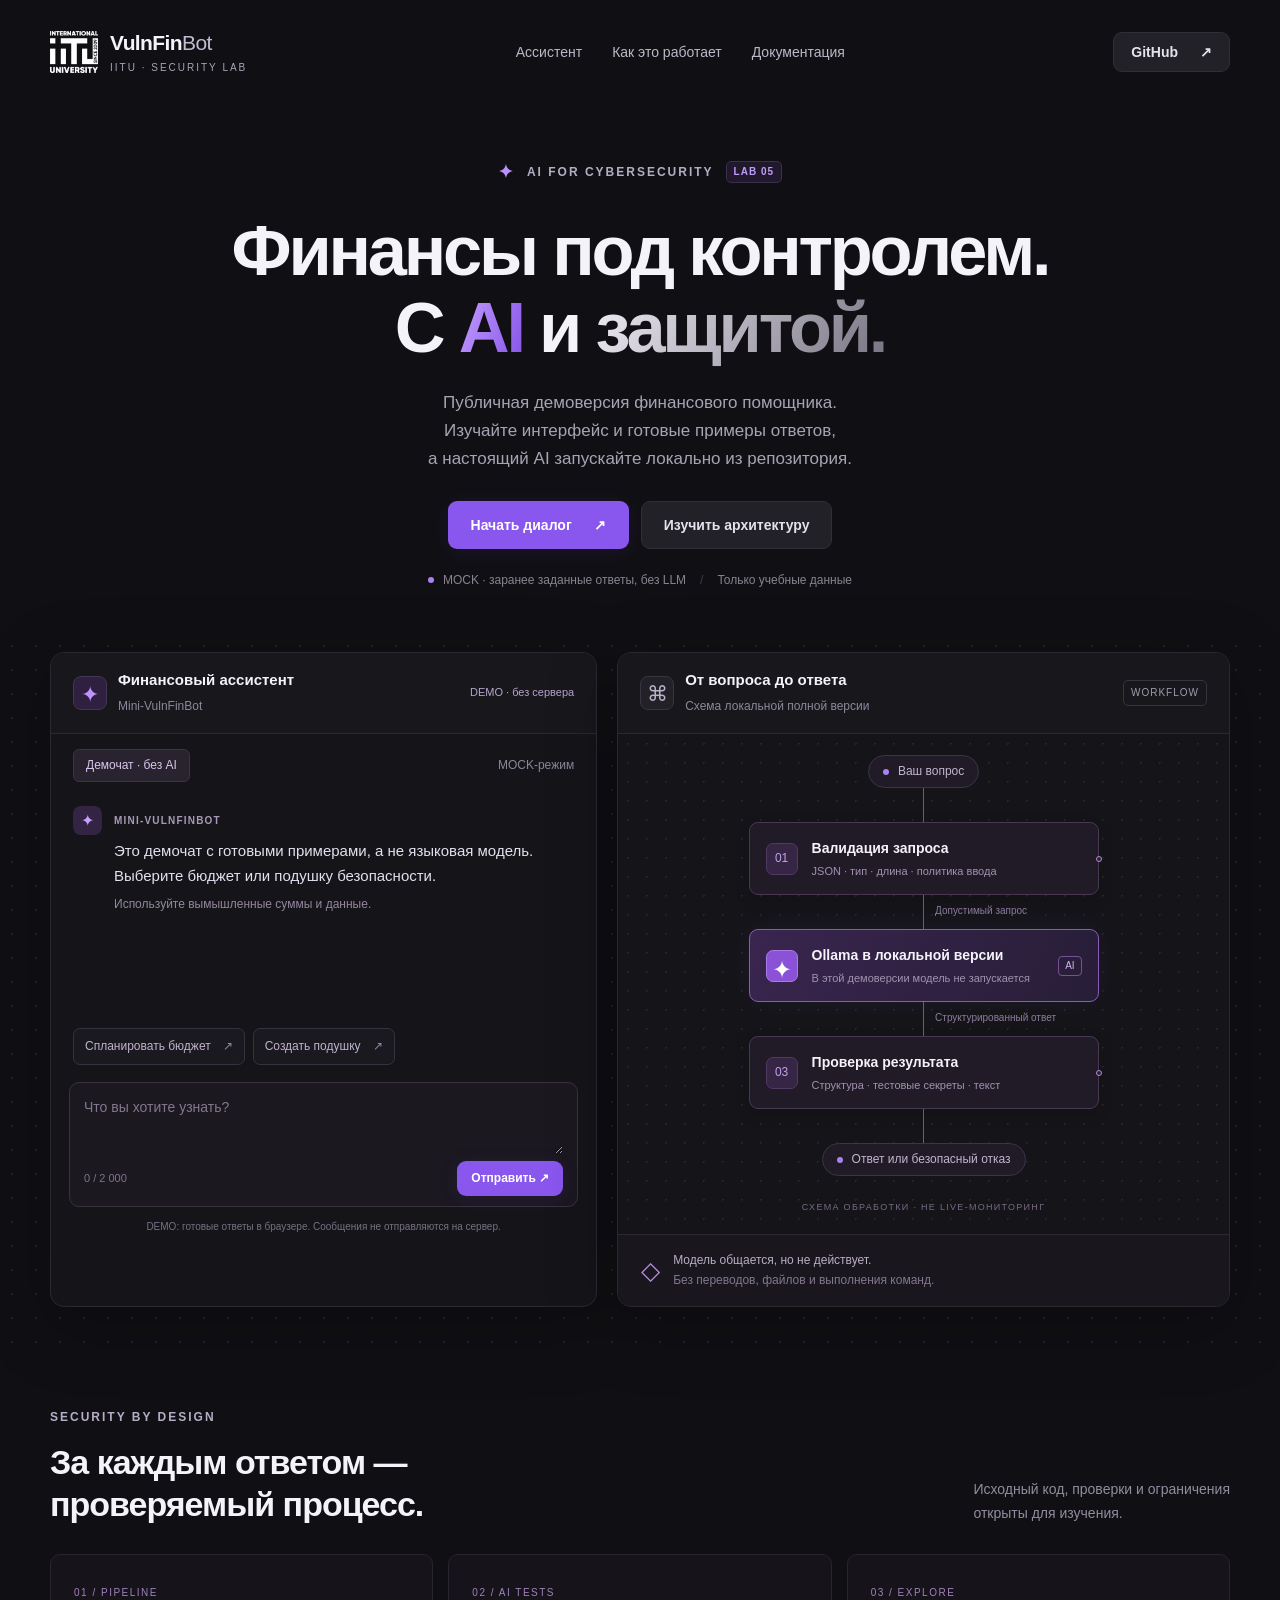
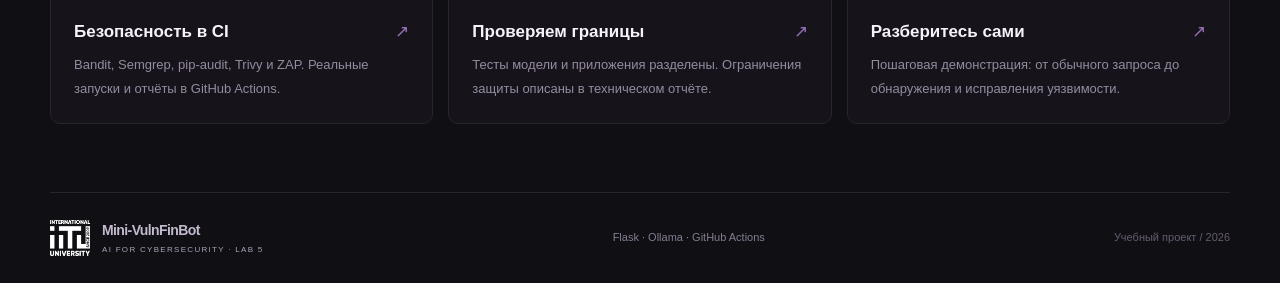
==== commit ee0c610c: "Make star shower brighter, denser and more frequent" ====
--- a/docs/index.html
+++ b/docs/index.html
@@ -1,8 +1,8 @@
 <!doctype html>
 <html lang="ru">
-<head><meta charset="utf-8"><meta name="viewport" content="width=device-width,initial-scale=1"><meta name="theme-color" content="#101014"><title>Mini-VulnFinBot · IITU Security Lab</title><link rel="stylesheet" href="./static/style.css?v=stars-1"><script src="./static/app.js" defer></script></head>
+<head><meta charset="utf-8"><meta name="viewport" content="width=device-width,initial-scale=1"><meta name="theme-color" content="#101014"><title>Mini-VulnFinBot · IITU Security Lab</title><link rel="stylesheet" href="./static/style.css?v=stars-2"><script src="./static/app.js" defer></script></head>
 <body>
-<div class="starfall" aria-hidden="true"><i></i><i></i><i></i><i></i><i></i><i></i></div>
+<div class="starfall" aria-hidden="true"><i></i><i></i><i></i><i></i><i></i><i></i><i></i><i></i><i></i><i></i><i></i><i></i><i></i><i></i><i></i><i></i></div>
 <header class="header shell"><a class="brand" href="./" aria-label="Mini-VulnFinBot — главная"><img src="./static/iitu-white.png" alt="IITU" width="48" height="44"><span>VulnFin<span class="brand-light">Bot</span><small>IITU · SECURITY LAB</small></span></a><nav aria-label="Основная навигация"><a href="#chat">Ассистент</a><a href="#architecture">Как это работает</a><a href="https://github.com/MisterCapybara24/vulnfinbot-secure-pipeline/blob/main/docs/technical-report.md">Документация</a></nav><a class="button secondary header-link" href="https://github.com/MisterCapybara24/vulnfinbot-secure-pipeline">GitHub <span aria-hidden="true">↗</span></a></header>
 <main>
 <section class="hero shell"><div class="eyebrow"><span class="spark">✦</span> AI FOR CYBERSECURITY <span class="pill">LAB 05</span></div><h1>Финансы под контролем.<br>С <span class="gradient">AI</span> и <span class="silver">защитой.</span></h1><p>Публичная демоверсия финансового помощника.<br>Изучайте интерфейс и готовые примеры ответов,<br class="desktop-break"> а настоящий AI запускайте локально из репозитория.</p><div class="hero-actions"><a class="button primary" href="#chat">Начать диалог <span aria-hidden="true">↗</span></a><a class="button secondary" href="#architecture">Изучить архитектуру</a></div><div class="hero-caption"><span class="live-dot"></span> MOCK · заранее заданные ответы, без LLM <span class="caption-divider">/</span> Только учебные данные</div></section>
--- a/docs/static/style.css
+++ b/docs/static/style.css
@@ -1,16 +1,27 @@
 :root{color-scheme:dark;--bg:#101014;--panel:#151519;--border:#2a2931;--muted:#a09cae;--text:#f5f3fa;--purple:#8c5cf6}*{box-sizing:border-box}html{scroll-behavior:smooth;scroll-padding-top:24px}body{margin:0;background:var(--bg);color:var(--text);font:16px/1.6 'Segoe UI',Arial,sans-serif}a{color:inherit;text-decoration:none}button,textarea{font:inherit}button,a,textarea{-webkit-tap-highlight-color:transparent}button{cursor:pointer}a:focus-visible,button:focus-visible,textarea:focus-visible{outline:2px solid #c5a7ff;outline-offset:5px}.shell{width:min(1180px,calc(100% - 64px));margin-inline:auto}.header{height:104px;display:flex;align-items:center;justify-content:space-between;gap:32px}.brand{display:flex;align-items:center;gap:12px;font-size:21px;font-weight:650;letter-spacing:-.6px;line-height:1.15}.brand img{object-fit:contain}.brand-light{font-weight:400;color:#c2bbd1}.brand small{display:block;font-size:10px;letter-spacing:2px;color:#aaa3b8;margin-top:7px;font-weight:500}.header nav{display:flex;gap:30px;color:#bcb7c9;font-size:14px}.header nav a:hover{color:white}.button{display:inline-flex;justify-content:center;align-items:center;gap:22px;min-height:48px;padding:11px 22px;border:1px solid transparent;border-radius:9px;font-size:14px;font-weight:600;transition:background .2s,transform .2s,box-shadow .2s}.button:hover{transform:translateY(-2px)}.primary{background:#8956ee;color:white;box-shadow:0 3px 20px #7b43e51a}.primary:hover{background:#9a6af6;box-shadow:0 4px 26px #7b43e533}.secondary{background:#222127;border-color:#302e37;color:#e5e1ed}.secondary:hover{background:#2e2b36}.header-link{min-height:40px;padding:8px 17px}.hero{text-align:center;padding-top:54px;padding-bottom:44px}.eyebrow{font-size:12px;font-weight:600;letter-spacing:2px;color:#b5adc6;display:flex;align-items:center;gap:12px}.hero .eyebrow{justify-content:center}.spark{font-size:18px;color:#b991ff}.pill{border:1px solid #3a304c;border-radius:5px;padding:2px 7px;font-size:10px;color:#be9df7;letter-spacing:1px;background:#21182e}h1{font-size:clamp(40px,5.5vw,72px);line-height:1.1;letter-spacing:-3.2px;font-weight:650;margin:25px 0 22px}.gradient{background:linear-gradient(110deg,#c5a0ff,#8552e8);background-clip:text;-webkit-text-fill-color:transparent}.silver{background:linear-gradient(120deg,#f0edf6,#777381);background-clip:text;-webkit-text-fill-color:transparent}.hero>p{font-size:17px;line-height:1.65;color:#a8a3b4;margin:0}.hero-actions{display:flex;gap:12px;justify-content:center;margin-top:28px}.hero-caption{display:flex;align-items:center;justify-content:center;gap:9px;color:#898391;font-size:12px;margin-top:22px}.live-dot,.node-dot{height:6px;width:6px;background:#aa83f0;border-radius:50%;display:inline-block;flex-shrink:0}.caption-divider{color:#433b4e;margin-inline:5px}.demo-field{background-image:radial-gradient(#5c4e6f44 .8px,transparent .8px);background-size:24px 24px;padding:18px 0 55px;position:relative}.workspace{display:grid;grid-template-columns:1fr 1.12fr;gap:20px;align-items:stretch}.panel{border:1px solid var(--border);border-radius:14px;background:var(--panel);box-shadow:0 18px 70px #0004;overflow:hidden;min-width:0;scroll-margin-top:22px}.panel-header{height:81px;border-bottom:1px solid var(--border);display:flex;align-items:center;justify-content:space-between;padding:18px 22px;gap:10px;background:#18171c}.panel-title{display:flex;align-items:center;gap:11px}.panel-title h2{margin:0;font-size:15px;font-weight:600}.panel-title>div>span{font-size:12px;color:#8e879c}.app-icon,.workflow-icon{width:34px;height:34px;display:grid;place-items:center;border:1px solid #463455;border-radius:8px;background:#30203f;color:#be94fc;font-size:22px}.workflow-icon{background:#232128;border-color:#393440;color:#bbb1ca;font-size:21px}.status{font-size:11px;color:#b6a4cb;white-space:nowrap}.chat-topic{display:flex;align-items:center;justify-content:space-between;padding:15px 22px 0;font-size:12px;color:#8c859a}.topic-active{background:#29232f;color:#d7c7ef;border:1px solid #3d314d;padding:6px 12px;border-radius:6px}.messages{height:246px;overflow-y:auto;padding:24px 22px;scrollbar-width:thin;scrollbar-color:#494051 transparent}.message{display:flex;gap:12px;margin-bottom:23px}.avatar{flex-shrink:0;display:grid;place-items:center;width:29px;height:29px;border-radius:8px;background:#332443;color:#c6a1ff;font-size:16px}.author{font-size:10px;font-weight:600;letter-spacing:1.2px;color:#a69ab8}.message p{font-size:15px;line-height:1.65;margin:7px 0;color:#e4deee;white-space:pre-wrap;overflow-wrap:anywhere}.message small{display:block;color:#93879f;font-size:12px;line-height:1.6}.user .avatar{background:#2a2b32;color:#bbb8c6;font-size:10px}.user p{color:#c1b9ce}.suggestions{display:flex;gap:8px;flex-wrap:wrap;padding:0 22px 17px}.suggestions button{display:flex;gap:12px;background:#1b1920;border:1px solid #36303f;border-radius:7px;padding:8px 11px;color:#bfb3cf;font-size:12px}.suggestions button:hover{border-color:#8c5cf6;color:#e2d1ff}.suggestions button span{color:#9582ac}form{border:1px solid #39313f;border-radius:10px;background:#1b1820;margin:0 18px;padding:13px 14px 10px}textarea{display:block;resize:vertical;min-height:58px;max-height:150px;width:100%;background:transparent;border:0;color:#f6f1ff;font-size:14px;line-height:1.6;padding:0}textarea::placeholder{color:#83778e}.composer-bottom{display:flex;align-items:center;justify-content:space-between;gap:12px;margin-top:7px}.composer-bottom>span{font-size:11px;color:#7f738c}.composer-bottom .button{min-height:35px;padding:6px 13px;font-size:12px}.button:disabled{opacity:.65;cursor:wait;transform:none}.fine-print{color:#776f83;font-size:10px;text-align:center;margin:12px 14px 17px}.outline-badge{font-size:10px;letter-spacing:1px;border:1px solid #38333e;border-radius:5px;padding:4px 7px;color:#a29aaF}.workflow-canvas{background:radial-gradient(#5f536744 1px,transparent 1px);background-size:19px 19px;position:relative;padding:21px 50px 19px;display:flex;align-items:center;flex-direction:column}.flow-start,.flow-end{border:1px solid #3c3447;background:#201b27;border-radius:30px;padding:6px 14px;display:flex;align-items:center;gap:9px;font-size:12px;color:#c1b6ce}.connector{width:1px;height:34px;background:#765098;position:relative;flex-shrink:0}.connector span{position:absolute;white-space:nowrap;left:12px;top:8px;color:#8d7b9e;font-size:10px;background:#151519}.flow-node{display:flex;align-items:center;gap:14px;border:1px solid #493852;background:#211b28;border-radius:9px;width:100%;max-width:350px;padding:14px 16px;position:relative;box-shadow:0 6px 16px #0002}.node-icon{width:32px;height:32px;border:1px solid #4f3a62;border-radius:7px;display:grid;place-items:center;background:#362544;font-size:12px;color:#c5a3e7;flex-shrink:0}.flow-node h3{margin:0;font-size:14px;font-weight:600}.flow-node p{margin:3px 0 0;font-size:11px;color:#a292af}.node-port{width:6px;height:6px;border-radius:50%;border:1px solid #b58bd3;background:#2b2037;position:absolute;right:-4px}.model-node{background:linear-gradient(110deg,#39254e,#281e38);border-color:#8b5ab7;box-shadow:0 0 30px #8d4ddf12}.model-node .node-icon{background:#8b52d8;border-color:#aa7ae6;color:white;font-size:24px}.model-chip{margin-left:auto;border:1px solid #775196;padding:1px 6px;border-radius:4px;color:#d5b1fb;font-size:10px}.canvas-label{font-size:9px;letter-spacing:1.3px;color:#796a87;margin-top:24px}.workflow-note{border-top:1px solid var(--border);display:flex;gap:13px;padding:15px 23px;align-items:center;background:#19161e}.workflow-note>span{font-size:25px;color:#b68cde}.workflow-note p{margin:0;color:#b9aec4;font-size:12px;line-height:1.7}.workflow-note strong{font-weight:400;color:#83778f}.details{padding-top:46px;padding-bottom:68px}.section-heading{display:flex;align-items:end;justify-content:space-between;gap:24px;margin-bottom:28px}.section-heading h2{font-size:34px;line-height:1.25;letter-spacing:-1px;font-weight:550;margin:14px 0 0}.section-heading>p{color:#938b9f;font-size:14px;line-height:1.7;margin:0}.feature-grid{display:grid;grid-template-columns:repeat(3,1fr);gap:15px}.feature{border:1px solid #29252f;border-radius:10px;background:#16131b;padding:23px;transition:border-color .2s,background .2s}.feature:hover{border-color:#6b4c87;background:#1b1523}.feature-number{font-size:10px;color:#a082bd;letter-spacing:1.5px}.feature h3{font-size:17px;margin:15px 0 8px;font-weight:550;display:flex;justify-content:space-between;gap:8px}.feature h3 span{color:#9670b6}.feature p{color:#958b9f;font-size:13px;line-height:1.8;margin:0}footer{border-top:1px solid #29252f;padding-block:27px;display:flex;align-items:center;justify-content:space-between;gap:20px;color:#857c91;font-size:11px}.footer-brand{color:#c3b9ce;font-size:14px}.footer-brand small{font-size:8px;letter-spacing:1.3px}.footer-note{color:#655c70}.sr-only{position:absolute;width:1px;height:1px;padding:0;margin:-1px;overflow:hidden;clip:rect(0,0,0,0);white-space:nowrap;border:0}@media(min-width:1500px){.hero{padding-top:76px;padding-bottom:55px}}@media(max-width:1000px){.header nav{gap:18px}.shell{width:calc(100% - 40px)}h1{font-size:58px}.workspace{grid-template-columns:1fr 1fr;gap:14px}.panel-header{padding-inline:16px}.workflow-canvas{padding-inline:24px}.status{font-size:10px}.model-label{display:none}.outline-badge{display:none}.feature{padding:18px}.hero{padding-top:38px}}@media(max-width:760px){.shell{width:calc(100% - 32px)}.header{height:86px;gap:12px}.brand{font-size:18px}.brand small{font-size:8px}.brand img{width:37px;height:37px}.header nav{display:none}.header-link{font-size:12px;min-height:36px;padding:7px 12px}.hero{padding-top:32px;padding-bottom:27px}.hero .eyebrow{font-size:10px;letter-spacing:1.2px}h1{font-size:clamp(33px,7.8vw,54px);letter-spacing:-1.6px;line-height:1.15;margin-top:22px}.hero>p{font-size:14px}.hero-actions{gap:9px;margin-top:24px}.hero-actions .button{font-size:12px;padding-inline:14px;gap:12px}.hero-caption{flex-wrap:wrap;font-size:10px;gap:7px}.workspace{grid-template-columns:1fr;gap:20px}.demo-field{padding-bottom:22px}.messages{height:240px}.workflow-canvas{padding-inline:40px}.panel-title h2{font-size:14px}.status{font-size:11px}.outline-badge{display:block}.section-heading{display:block}.section-heading h2{font-size:29px}.section-heading>p{margin-top:20px}.feature-grid{grid-template-columns:1fr}.feature{padding:22px}.feature p{font-size:14px}.details{padding-top:32px;padding-bottom:35px}footer{flex-wrap:wrap;justify-content:space-between;gap:18px}.footer-note{display:none}}@media(prefers-reduced-motion:reduce){html{scroll-behavior:auto}*{transition:none!important}}
 
-/* Quiet meteor trails: decorative, compositor-only, and never intercept input. */
+/* Visible meteor shower: staggered trails behind the content. */
 body{isolation:isolate}
 .header,main,footer{position:relative;z-index:1}
 .starfall{position:fixed;inset:0;z-index:0;overflow:hidden;pointer-events:none;contain:strict}
-.starfall i{position:absolute;display:block;left:8%;top:6%;width:130px;height:1px;opacity:0;background:linear-gradient(90deg,transparent,rgba(182,151,238,.2) 45%,rgba(229,216,255,.8));border-radius:100%;transform:rotate(34deg);animation:meteor-drift 13s linear infinite;animation-delay:-1s}
-.starfall i::after{content:"";position:absolute;right:0;top:-1px;width:3px;height:3px;border-radius:50%;background:#e3d1ff;box-shadow:0 0 7px 1px #ba90ff66}
-.starfall i:nth-child(2){left:57%;top:3%;width:100px;animation-delay:-5s;animation-duration:17s}
-.starfall i:nth-child(3){left:28%;top:43%;width:90px;animation-delay:-9s;animation-duration:19s}
-.starfall i:nth-child(4){left:76%;top:31%;width:115px;animation-delay:-14s;animation-duration:23s}
-.starfall i:nth-child(5){left:-10%;top:65%;width:110px;animation-delay:-7s;animation-duration:21s}
-.starfall i:nth-child(6){left:48%;top:77%;width:75px;animation-delay:-18s;animation-duration:29s}
-@keyframes meteor-drift{0%{opacity:0;transform:translate3d(-70px,-47px,0) rotate(34deg)}3%{opacity:.48}14%{opacity:.32}20%,100%{opacity:0;transform:translate3d(340px,230px,0) rotate(34deg)}}
-@media(max-width:760px){.starfall i{width:80px}.starfall i:nth-child(n+4){display:none}}
+.starfall i{position:absolute;display:block;width:150px;height:1.5px;opacity:0;background:linear-gradient(90deg,transparent,rgba(182,151,238,.4) 45%,#e5d8ff);border-radius:100%;transform:rotate(34deg);animation:meteor-drift 8s linear infinite}
+.starfall i::after{content:"";position:absolute;right:0;top:-1px;width:4px;height:4px;border-radius:50%;background:#f1e7ff;box-shadow:0 0 9px 2px #ba90ff88}
+.starfall i:nth-child(1){left:2%;top:4%;width:125px;animation-delay:-0.71s;animation-duration:8s;}
+.starfall i:nth-child(2){left:32%;top:-3%;width:150px;animation-delay:-1.42s;animation-duration:9s;}
+.starfall i:nth-child(3){left:65%;top:8%;width:175px;animation-delay:-2.13s;animation-duration:10s;}
+.starfall i:nth-child(4){left:-12%;top:24%;width:100px;animation-delay:-2.84s;animation-duration:11s;}
+.starfall i:nth-child(5){left:17%;top:31%;width:125px;animation-delay:-3.55s;animation-duration:7s;}
+.starfall i:nth-child(6){left:48%;top:23%;width:150px;animation-delay:-4.26s;animation-duration:8s;}
+.starfall i:nth-child(7){left:80%;top:35%;width:175px;animation-delay:-4.97s;animation-duration:9s;}
+.starfall i:nth-child(8){left:-15%;top:52%;width:100px;animation-delay:-5.68s;animation-duration:10s;}
+.starfall i:nth-child(9){left:10%;top:61%;width:125px;animation-delay:-6.39s;animation-duration:11s;}
+.starfall i:nth-child(10){left:40%;top:52%;width:150px;animation-delay:-7.10s;animation-duration:7s;}
+.starfall i:nth-child(11){left:73%;top:62%;width:175px;animation-delay:-7.81s;animation-duration:8s;}
+.starfall i:nth-child(12){left:5%;top:83%;width:100px;animation-delay:-8.52s;animation-duration:9s;}
+.starfall i:nth-child(13){left:46%;top:80%;width:125px;animation-delay:-9.23s;animation-duration:10s;}
+.starfall i:nth-child(14){left:84%;top:-8%;width:150px;animation-delay:-9.94s;animation-duration:11s;}
+.starfall i:nth-child(15){left:-18%;top:7%;width:175px;animation-delay:-10.65s;animation-duration:7s;}
+.starfall i:nth-child(16){left:27%;top:9%;width:100px;animation-delay:-11.36s;animation-duration:8s;}
+@keyframes meteor-drift{0%{opacity:0;transform:translate3d(-90px,-61px,0) rotate(34deg)}6%{opacity:.8}32%{opacity:.65}45%,100%{opacity:0;transform:translate3d(430px,290px,0) rotate(34deg)}}
+@media(max-width:760px){.starfall i{max-width:110px}.starfall i:nth-child(n+11){display:none}}
 @media(prefers-reduced-motion:reduce){.starfall{display:none}.starfall i{animation:none}}
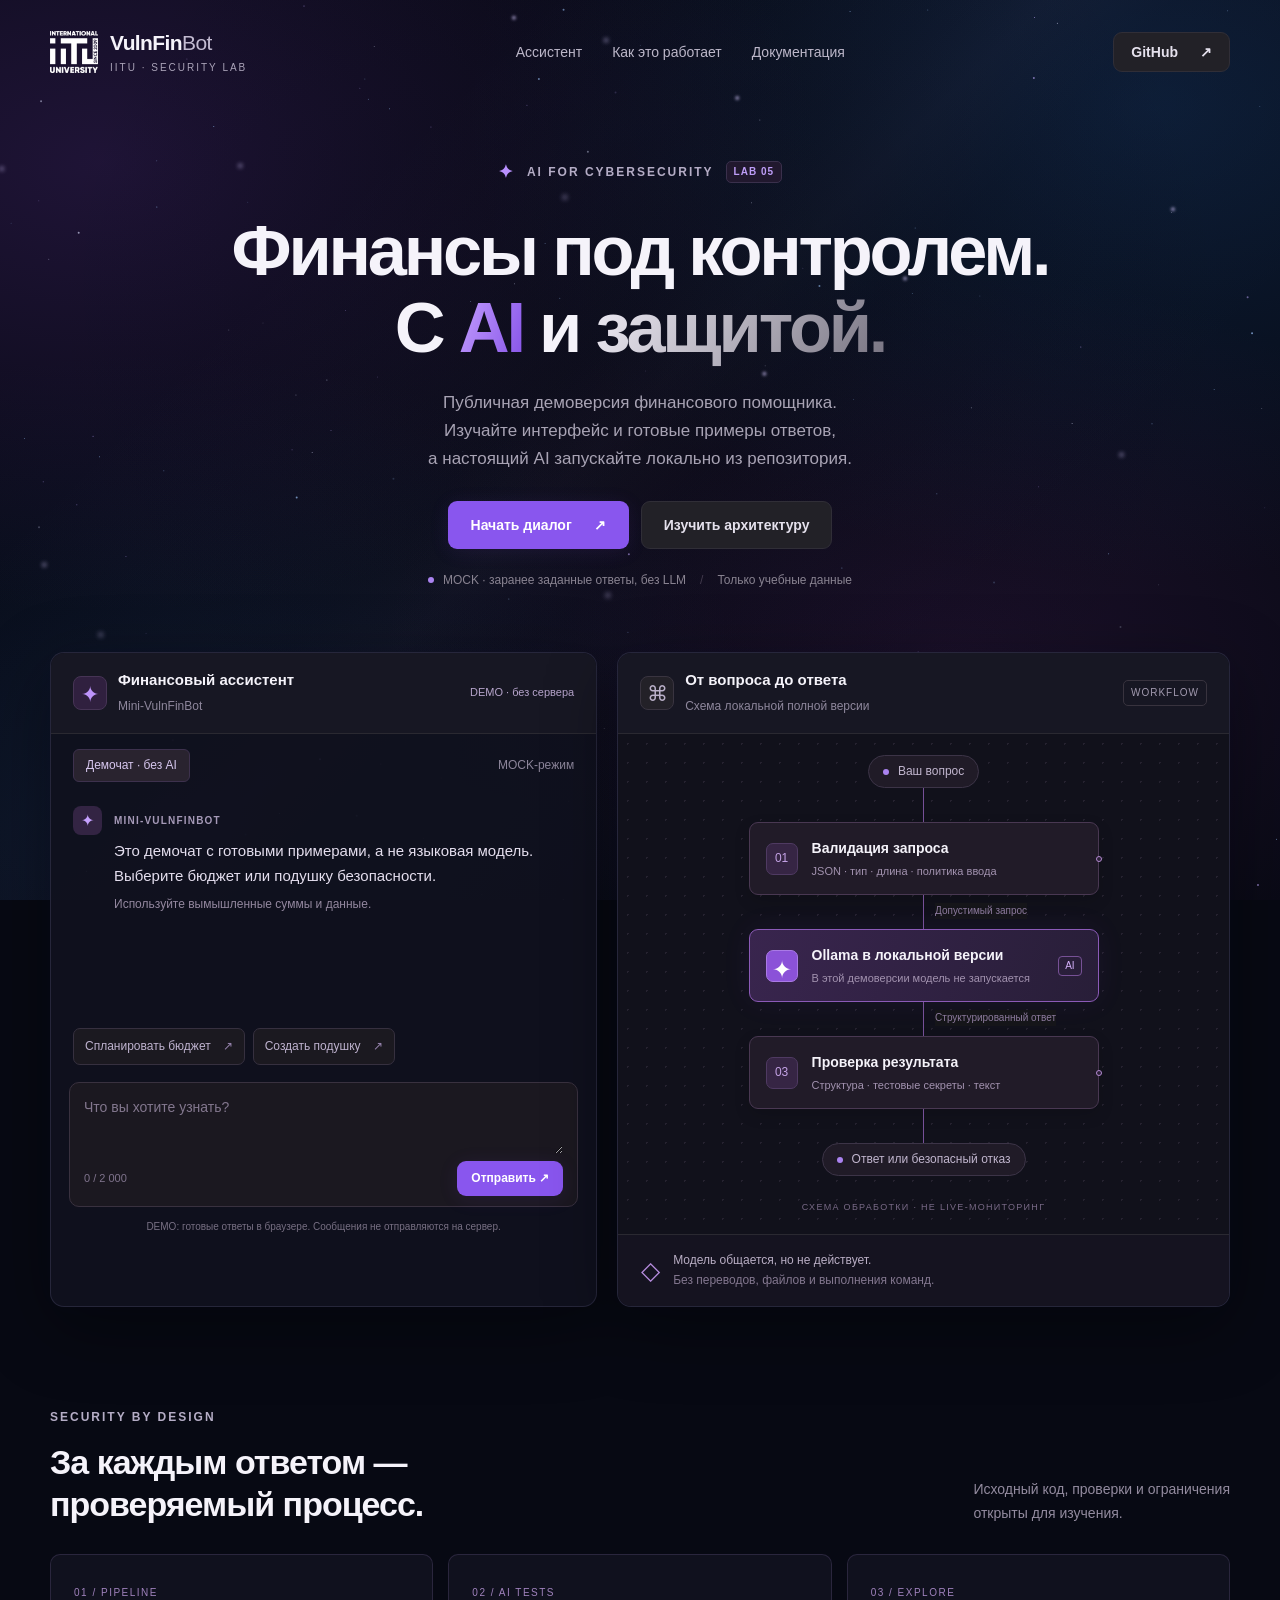
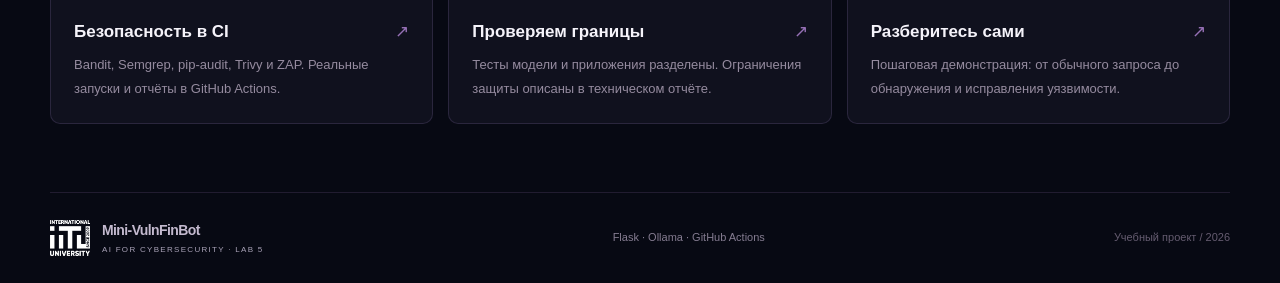
==== commit 29451541: "Add deep-space nebula background and layered distant stars" ====
--- a/docs/index.html
+++ b/docs/index.html
@@ -1,7 +1,8 @@
 <!doctype html>
 <html lang="ru">
-<head><meta charset="utf-8"><meta name="viewport" content="width=device-width,initial-scale=1"><meta name="theme-color" content="#101014"><title>Mini-VulnFinBot · IITU Security Lab</title><link rel="stylesheet" href="./static/style.css?v=stars-2"><script src="./static/app.js" defer></script></head>
+<head><meta charset="utf-8"><meta name="viewport" content="width=device-width,initial-scale=1"><meta name="theme-color" content="#101014"><title>Mini-VulnFinBot · IITU Security Lab</title><link rel="stylesheet" href="./static/style.css?v=cosmos-1"><script src="./static/app.js" defer></script></head>
 <body>
+<div class="cosmos" aria-hidden="true"><span></span></div>
 <div class="starfall" aria-hidden="true"><i></i><i></i><i></i><i></i><i></i><i></i><i></i><i></i><i></i><i></i><i></i><i></i><i></i><i></i><i></i><i></i></div>
 <header class="header shell"><a class="brand" href="./" aria-label="Mini-VulnFinBot — главная"><img src="./static/iitu-white.png" alt="IITU" width="48" height="44"><span>VulnFin<span class="brand-light">Bot</span><small>IITU · SECURITY LAB</small></span></a><nav aria-label="Основная навигация"><a href="#chat">Ассистент</a><a href="#architecture">Как это работает</a><a href="https://github.com/MisterCapybara24/vulnfinbot-secure-pipeline/blob/main/docs/technical-report.md">Документация</a></nav><a class="button secondary header-link" href="https://github.com/MisterCapybara24/vulnfinbot-secure-pipeline">GitHub <span aria-hidden="true">↗</span></a></header>
 <main>
--- a/docs/static/style.css
+++ b/docs/static/style.css
@@ -25,3 +25,16 @@
 @keyframes meteor-drift{0%{opacity:0;transform:translate3d(-90px,-61px,0) rotate(34deg)}6%{opacity:.8}32%{opacity:.65}45%,100%{opacity:0;transform:translate3d(430px,290px,0) rotate(34deg)}}
 @media(max-width:760px){.starfall i{max-width:110px}.starfall i:nth-child(n+11){display:none}}
 @media(prefers-reduced-motion:reduce){.starfall{display:none}.starfall i{animation:none}}
+
+/* Layered deep-space sky, rendered locally without image downloads. */
+body{background:#070913}
+.cosmos{position:fixed;inset:0;z-index:0;overflow:hidden;pointer-events:none;contain:strict;background:radial-gradient(ellipse at 8% 18%,#542b854f 0%,transparent 43%),radial-gradient(ellipse at 90% 12%,#174e8c47 0%,transparent 42%),radial-gradient(ellipse at 74% 73%,#662b7c38 0%,transparent 42%),radial-gradient(ellipse at 13% 90%,#173e7038 0%,transparent 40%),linear-gradient(135deg,transparent 25%,#7973b00d 43%,#9783bf12 48%,#7062a309 54%,transparent 72%),#070913}
+.cosmos::before,.cosmos::after{content:"";position:absolute;left:0;top:0;width:1px;height:1px;border-radius:50%;background:transparent}
+.cosmos::before{box-shadow:24.35vw 50.22vh 0 0px rgba(220,225,255,0.69),23.14vw 55.23vh 0 0.5px rgba(159,199,255,0.78),73.15vw 54.81vh 0 0px rgba(159,199,255,0.60),38.68vw 27.77vh 0 0px rgba(220,225,255,0.22),25.82vw 47.78vh 0 0px rgba(192,168,255,0.57),36.72vw 78.57vh 0 0px rgba(220,225,255,0.46),83.72vw 47.01vh 0 0px rgba(220,225,255,0.69),82.61vw 81.90vh 0 0px rgba(220,225,255,0.53),94.57vw 93.20vh 0 0.5px rgba(192,168,255,0.75),97.78vw 36.98vh 0 0.5px rgba(159,199,255,0.67),58.94vw 98.99vh 0 0.5px rgba(220,225,255,0.51),43.99vw 1.03vh 0 0.5px rgba(159,199,255,0.67),99.69vw 93.19vh 0 0px rgba(159,199,255,0.69),30.70vw 53.15vh 0 0.5px rgba(159,199,255,0.22),42.06vw 8.72vh 0 0.5px rgba(159,199,255,0.74),27.83vw 90.59vh 0 0.5px rgba(159,199,255,0.49),81.09vw 54.04vh 0 0px rgba(192,168,255,0.38),66.65vw 44.33vh 0 0px rgba(159,199,255,0.41),71.46vw 25.28vh 0 0px rgba(159,199,255,0.58),42.23vw 78.49vh 0 0px rgba(192,168,255,0.48),95.87vw 1.13vh 0 0px rgba(159,199,255,0.45),7.73vw 50.69vh 0 0px rgba(159,199,255,0.62),66.85vw 72.83vh 0 0.5px rgba(192,168,255,0.21),77.55vw 27.93vh 0 0.5px rgba(192,168,255,0.74),63.98vw 31.73vh 0 0.5px rgba(159,199,255,0.79),97.43vw 32.96vh 0 0.5px rgba(192,168,255,0.51),59.21vw 47.83vh 0 0px rgba(220,225,255,0.76),39.18vw 94.74vh 0 0.5px rgba(192,168,255,0.23),76.51vw 32.84vh 0 0px rgba(159,199,255,0.36),93.05vw 75.56vh 0 0px rgba(192,168,255,0.77),7.23vw 48.42vh 0 0px rgba(192,168,255,0.69),27.42vw 73.82vh 0 0px rgba(220,225,255,0.60),43.53vw 73.05vh 0 0px rgba(159,199,255,0.76),72.44vw 1.05vh 0 0px rgba(159,199,255,0.49),13.46vw 82.19vh 0 0.5px rgba(192,168,255,0.32),94.13vw 84.62vh 0 0.5px rgba(192,168,255,0.25),98.38vw 11.77vh 0 0px rgba(159,199,255,0.32),14.56vw 6.50vh 0 0px rgba(192,168,255,0.41),79.48vw 94.76vh 0 0.5px rgba(220,225,255,0.25),6.71vw 96.74vh 0 0px rgba(220,225,255,0.68),19.31vw 22.43vh 0 0px rgba(159,199,255,0.25),47.17vw 80.88vh 0 0px rgba(220,225,255,0.31),33.05vw 93.09vh 0 0px rgba(220,225,255,0.30),86.71vw 72.85vh 0 0px rgba(220,225,255,0.21),5.90vw 72.93vh 0 0px rgba(220,225,255,0.26),85.74vw 79.98vh 0 0.5px rgba(192,168,255,0.22),50.39vw 41.16vh 0 0px rgba(192,168,255,0.30),1.87vw 48.67vh 0 0px rgba(159,199,255,0.52),43.69vw 33.08vh 0 0px rgba(159,199,255,0.75),48.05vw 10.22vh 0 0.5px rgba(192,168,255,0.23),29.20vw 5.12vh 0 0px rgba(220,225,255,0.47),64.00vw 94.22vh 0 0px rgba(192,168,255,0.49),80.73vw 8.60vh 0 0.5px rgba(192,168,255,0.68),89.00vw 89.43vh 0 0px rgba(220,225,255,0.31),71.69vw 72.40vh 0 0px rgba(192,168,255,0.66),77.62vw 64.66vh 0 0.5px rgba(159,199,255,0.23),23.03vw 76.56vh 0 0.5px rgba(220,225,255,0.71),81.45vw 93.90vh 0 0px rgba(220,225,255,0.76),78.41vw 84.02vh 0 0px rgba(220,225,255,0.46),39.71vw 66.49vh 0 0px rgba(159,199,255,0.64),2.99vw 22.26vh 0 0px rgba(192,168,255,0.30),74.94vw 87.60vh 0 0px rgba(159,199,255,0.49),0.83vw 24.76vh 0 0px rgba(159,199,255,0.26),24.96vw 84.31vh 0 0.5px rgba(192,168,255,0.71),71.24vw 32.56vh 0 0px rgba(159,199,255,0.48),55.05vw 87.19vh 0 0px rgba(192,168,255,0.35),62.68vw 29.75vh 0 0px rgba(192,168,255,0.37),71.81vw 85.03vh 0 0.5px rgba(159,199,255,0.59),65.44vw 33.59vh 0 0.5px rgba(220,225,255,0.70),59.32vw 13.29vh 0 0px rgba(220,225,255,0.65),11.78vw 98.41vh 0 0px rgba(159,199,255,0.45),87.50vw 69.62vh 0 0.5px rgba(220,225,255,0.21),86.57vw 61.46vh 0 0px rgba(159,199,255,0.64),98.53vw 45.34vh 0 0px rgba(220,225,255,0.33),91.12vw 81.49vh 0 0.5px rgba(192,168,255,0.65),33.63vw 14.06vh 0 0px rgba(192,168,255,0.58),12.21vw 22.94vh 0 0px rgba(159,199,255,0.75),9.80vw 61.77vh 0 0px rgba(192,168,255,0.45),12.20vw 17.80vh 0 0px rgba(159,199,255,0.42),62.99vw 72.88vh 0 0px rgba(159,199,255,0.48),43.97vw 99.93vh 0 0px rgba(220,225,255,0.51),40.15vw 31.47vh 0 0px rgba(220,225,255,0.69),44.66vw 27.17vh 0 0px rgba(159,199,255,0.57),75.85vw 93.27vh 0 0px rgba(192,168,255,0.50),93.22vw 84.01vh 0 0px rgba(220,225,255,0.52),56.73vw 29.59vh 0 0.5px rgba(192,168,255,0.31),12.76vw 52.25vh 0 0px rgba(159,199,255,0.48),26.95vw 34.45vh 0 0px rgba(192,168,255,0.44),80.78vw 1.89vh 0 0px rgba(192,168,255,0.77),19.15vw 92.68vh 0 0.5px rgba(159,199,255,0.22),60.81vw 77.20vh 0 0px rgba(220,225,255,0.35),98.24vw 98.28vh 0 0.5px rgba(192,168,255,0.63),58.67vw 22.46vh 0 0px rgba(220,225,255,0.65),49.09vw 61.54vh 0 0.5px rgba(192,168,255,0.72),82.57vw 2.53vh 0 0px rgba(220,225,255,0.76),91.26vw 79.15vh 0 0.5px rgba(220,225,255,0.59),30.39vw 12.03vh 0 0px rgba(159,199,255,0.71),66.37vw 1.21vh 0 0px rgba(159,199,255,0.77),42.55vw 26.99vh 0 0px rgba(159,199,255,0.66),3.77vw 28.75vh 0 0px rgba(220,225,255,0.45),28.07vw 9.75vh 0 0px rgba(192,168,255,0.44),28.46vw 8.71vh 0 0px rgba(159,199,255,0.42),37.60vw 99.34vh 0 0px rgba(220,225,255,0.27),5.20vw 81.13vh 0 0px rgba(192,168,255,0.40),84.40vw 38.49vh 0 0px rgba(192,168,255,0.78),65.73vw 63.05vh 0 0px rgba(159,199,255,0.72),29.71vw 84.82vh 0 0px rgba(192,168,255,0.70),3.17vw 11.20vh 0 0.5px rgba(220,225,255,0.49),41.13vw 11.64vh 0 0px rgba(192,168,255,0.62),28.74vw 10.98vh 0 0px rgba(159,199,255,0.58),91.48vw 23.55vh 0 0px rgba(220,225,255,0.39),64.85vw 39.69vh 0 0px rgba(192,168,255,0.35),44.39vw 88.98vh 0 0px rgba(159,199,255,0.46),36.12vw 50.11vh 0 0px rgba(159,199,255,0.21),16.66vw 14.00vh 0 0px rgba(159,199,255,0.77),73.65vw 77.77vh 0 0px rgba(220,225,255,0.70),20.51vw 35.83vh 0 0px rgba(220,225,255,0.23),98.77vw 56.37vh 0 0px rgba(192,168,255,0.21),29.46vw 41.82vh 0 0px rgba(192,168,255,0.35),89.29vw 6.81vh 0 0.5px rgba(159,199,255,0.63),59.74vw 40.58vh 0 0px rgba(220,225,255,0.46),84.93vw 77.72vh 0 0.5px rgba(192,168,255,0.33),3.01vw 58.53vh 0 0.5px rgba(220,225,255,0.26),49.99vw 4.97vh 0 0px rgba(159,199,255,0.32),86.03vw 93.33vh 0 0.5px rgba(220,225,255,0.27),22.78vw 49.93vh 0 0px rgba(192,168,255,0.53),5.96vw 56.03vh 0 0px rgba(192,168,255,0.53),45.89vw 16.80vh 0 0.5px rgba(220,225,255,0.59),25.50vw 42.17vh 0 0px rgba(220,225,255,0.76),25.57vw 77.24vh 0 0px rgba(220,225,255,0.52),49.02vw 70.20vh 0 0px rgba(159,199,255,0.53),57.61vw 56.49vh 0 0px rgba(192,168,255,0.39),3.34vw 53.46vh 0 0px rgba(192,168,255,0.50),89.96vw 47.02vh 0 0px rgba(159,199,255,0.61),75.46vw 26.55vh 0 0px rgba(220,225,255,0.45),94.82vw 43.23vh 0 0px rgba(159,199,255,0.52),90.48vw 64.92vh 0 0px rgba(220,225,255,0.22),23.08vw 43.82vh 0 0px rgba(220,225,255,0.53),23.71vw 0.61vh 0 0px rgba(192,168,255,0.79),36.73vw 33.44vh 0 0px rgba(159,199,255,0.61),75.85vw 45.26vh 0 0px rgba(220,225,255,0.58),19.31vw 80.13vh 0 0.5px rgba(192,168,255,0.62),21.78vw 90.33vh 0 0px rgba(220,225,255,0.67),34.43vw 86.40vh 0 0px rgba(220,225,255,0.32),11.37vw 70.31vh 0 0px rgba(192,168,255,0.23),6.11vw 25.80vh 0 0.5px rgba(220,225,255,0.63),66.76vw 80.54vh 0 0.5px rgba(159,199,255,0.37),62.64vw 93.65vh 0 0px rgba(159,199,255,0.35),36.40vw 78.21vh 0 0px rgba(192,168,255,0.80),17.83vw 36.62vh 0 0px rgba(220,225,255,0.38)}
+.cosmos::after{width:2px;height:2px;box-shadow:87.54vw 50.42vh 4px 1px rgba(213,201,255,.65),44.05vw 21.81vh 5px 1px rgba(213,201,255,.65),76.78vw 94.95vh 4px 1px rgba(213,201,255,.65),74.31vw 96.55vh 4px 1px rgba(213,201,255,.65),7.79vw 70.42vh 5px 1px rgba(213,201,255,.65),91.56vw 23.13vh 3px 1px rgba(213,201,255,.65),66.81vw 36.00vh 4px 1px rgba(213,201,255,.65),47.27vw 4.36vh 4px 1px rgba(213,201,255,.65),70.63vw 30.83vh 3px 1px rgba(213,201,255,.65),57.52vw 10.78vh 3px 1px rgba(213,201,255,.65),18.69vw 18.30vh 4px 1px rgba(213,201,255,.65),59.64vw 41.42vh 3px 1px rgba(213,201,255,.65),0.06vw 18.65vh 4px 1px rgba(213,201,255,.65),3.38vw 62.65vh 4px 1px rgba(213,201,255,.65),49.39vw 96.18vh 5px 1px rgba(213,201,255,.65),47.41vw 66.02vh 5px 1px rgba(213,201,255,.65),30.64vw 29.17vh 5px 1px rgba(213,201,255,.65),40.07vw 1.86vh 3px 1px rgba(213,201,255,.65)}
+.cosmos span{position:absolute;inset:0;background:radial-gradient(ellipse at 50% 35%,#07091366,transparent 65%)}
+.demo-field{background-image:none}
+.panel{background:#11121eef;border-color:#67648b44;box-shadow:0 20px 70px #0006,0 0 30px #7a5ce608}
+.panel-header{background:#171724f5}.workflow-canvas{background-color:#12121be8}.workflow-note{background:#151321f5}
+.feature{background:#121320e8;border-color:#51476b66}.feature:hover{background:#1c1830f5}
+footer{border-color:#69548244}
